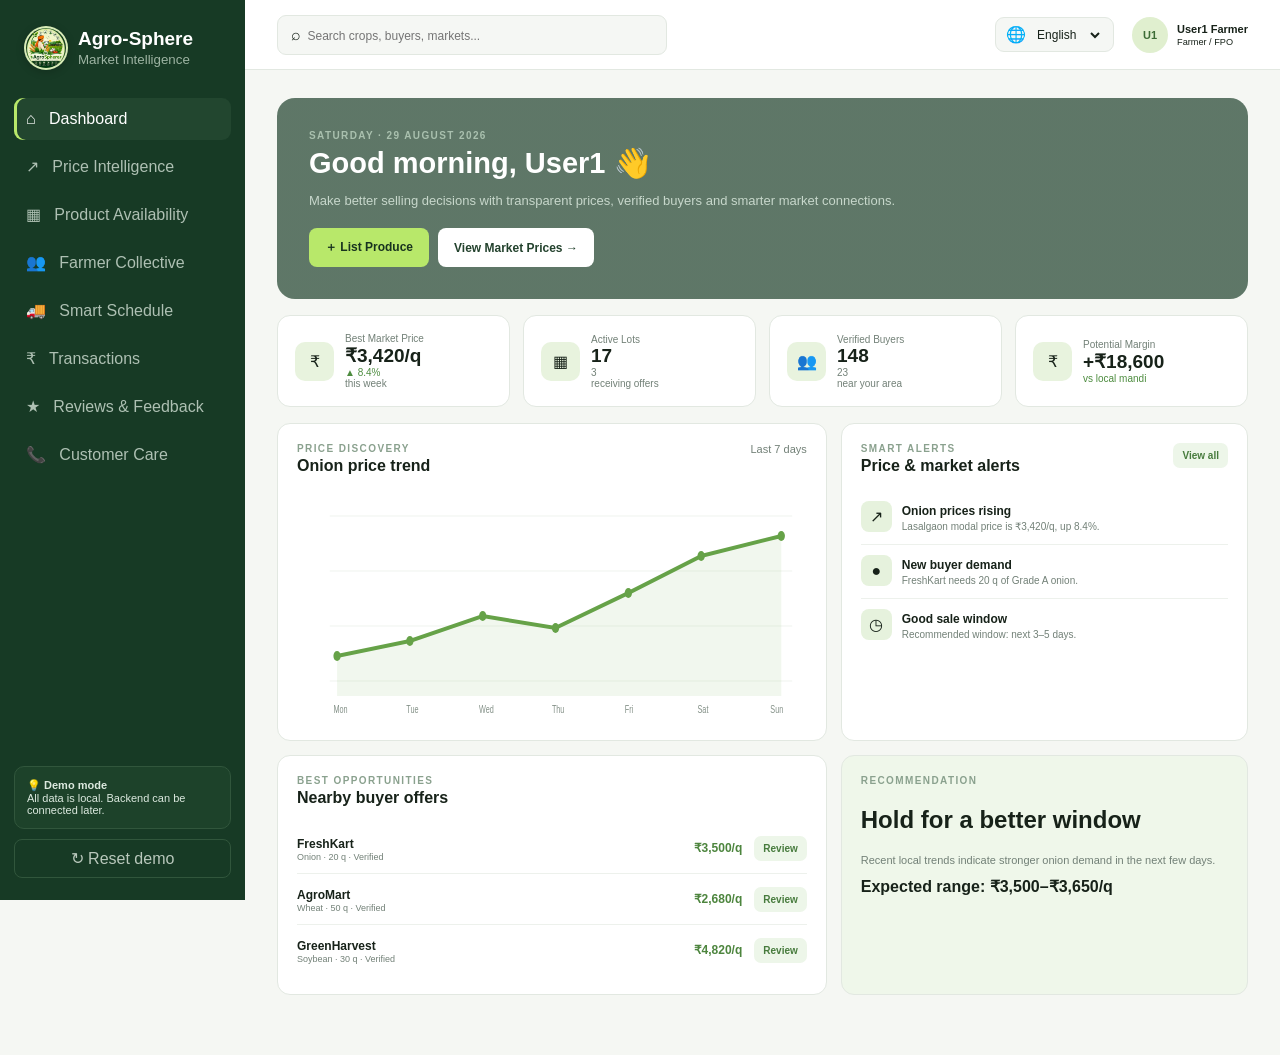
==== Agro_sphere.html @ 397f68a4 "Integrate interactive AI Kisan Voice Assistant widget and speech engine with Vapi.ai support" ====
<!DOCTYPE html>
<html lang="en">

<head>
    <meta charset="UTF-8">
    <meta name="viewport" content="width=device-width, initial-scale=1.0">
    <title>Agro-Sphere — Farmer Market Intelligence</title>
    <link rel="icon" type="image/png" href="assets/logo.png">
    <link rel="stylesheet" href="style.css?v=3.0.0">
</head>

<body>

    <div class="app">

        <!-- SIDEBAR -->
        <aside class="sidebar" id="sidebar">

            <div class="brand">
                <div class="logo">
                    <img src="assets/logo.png" alt="Agro-Sphere Logo" class="brand-logo-img">
                </div>
                <div>
                    <b>Agro-Sphere</b>
                    <small data-i18n="marketIntelligence">Market Intelligence</small>
                </div>
            </div>

            <nav class="nav">
                <button class="active" data-go="dashboard">
                    ⌂ &nbsp; <span data-i18n="dashboard">Dashboard</span>
                </button>

                <button data-go="prices">
                    ↗ &nbsp; <span data-i18n="priceIntelligence">Price Intelligence</span>
                </button>

                <button data-go="products">
                    ▦ &nbsp; <span data-i18n="productAvailability">Product Availability</span>
                </button>

                <button data-go="collective">
                    👥 &nbsp; <span data-i18n="farmerCollective">Farmer Collective</span>
                </button>

                <button data-go="schedule">
                    🚚 &nbsp; <span data-i18n="smartSchedule">Logistics & Schedule</span>
                </button>

                <button data-go="transactions">
                    ₹ &nbsp; <span data-i18n="transactions">Transactions</span>
                </button>

                <button data-go="feedback">
                    ★ &nbsp; <span data-i18n="reviewsFeedback">Reviews & Feedback</span>
                </button>

                <button data-go="support">
                    📞 &nbsp; <span data-i18n="customerCareNav">Customer Care</span>
                </button>
            </nav>

            <div class="bottom">

                <div class="help">
                    💡 <b data-i18n="demoMode">Demo mode</b><br>
                    <span data-i18n="localData">
                        All data is local. Backend can be connected later.
                    </span>
                </div>

                <button class="reset" id="reset">
                    ↻ <span data-i18n="resetDemo">Reset demo</span>
                </button>

            </div>

        </aside>


        <!-- MAIN -->
        <main class="main">

            <header class="top">

                <button class="mobile" id="menu">☰</button>

                <div class="search">
                    ⌕
                    <input id="search" data-placeholder="searchPlaceholder" placeholder="Search crops, buyers, markets...">
                </div>

                <!-- LANGUAGE -->
                <div class="language-box">
                    <span>🌐</span>
                    <select id="languageSelect">
                        <option value="en">English</option>
                        <option value="hi">हिंदी</option>
                        <option value="mr">मराठी</option>
                        <option value="ta">தமிழ்</option>
                        <option value="kn">ಕನ್ನಡ</option>
                        <option value="bn">বাংলা</option>
                        <option value="pa">ਪੰਜਾਬੀ</option>
                        <option value="gu">ગુજરાતી</option>
                        <option value="pahadi">पहाड़ी</option>
                        <option value="ml">മലയാളം</option>
                        <option value="ks">کٲشُر</option>
                        <option value="as">অসমীয়া</option>
                        <option value="te">తెలుగు</option>
                    </select>
                </div>

                <div class="profile">

                    <div class="avatar">U1</div>

                    <div>
                        <b>User1 Farmer</b><br>
                        <small data-i18n="farmerFpo">Farmer / FPO</small>
                    </div>

                </div>

            </header>


            <div class="container">

                <div id="toast" class="toast"></div>


                <!-- ================= DASHBOARD ================= -->

                <section id="dashboard" class="section active">

                    <div class="hero">

                        <div>

                            <div class="eyebrow">
                                <span data-i18n="saturday">SATURDAY</span> · 29 AUGUST 2026
                            </div>

                            <h1>
                                <span data-i18n="goodMorning">Good morning</span>,
                                User1 👋
                            </h1>

                            <p data-i18n="heroDescription">
                                Make better selling decisions with transparent prices,
                                verified buyers and smarter market connections.
                            </p>

                            <div class="actions">

                                <button class="btn primary" data-modal="listing">
                                    ＋ <span data-i18n="listProduce">List Produce</span>
                                </button>

                                <button class="btn secondary" data-go="prices">
                                    <span data-i18n="viewMarketPrices">View Market Prices</span> →
                                </button>

                            </div>

                        </div>

                    </div>


                    <!-- STATS -->

                    <div class="stats">

                        <div class="stat" data-go="prices" style="cursor:pointer;" title="Click to view Price Intelligence">

                            <div class="ico">₹</div>

                            <div>
                                <span data-i18n="bestMarketPrice">Best Market Price</span>
                                <b>₹3,420/q</b>
                                <small class="up">
                                    ▲ 8.4% <span data-i18n="thisWeek">this week</span>
                                </small>
                            </div>

                        </div>


                        <div class="stat" data-go="products" style="cursor:pointer;" title="Click to view Product Availability">

                            <div class="ico">▦</div>

                            <div>
                                <span data-i18n="activeLots">Active Lots</span>
                                <b id="lotCount">17</b>
                                <small>
                                    3 <span data-i18n="receivingOffers">receiving offers</span>
                                </small>
                            </div>

                        </div>


                        <div class="stat" data-go="collective" style="cursor:pointer;" title="Click to view Farmer Collective">

                            <div class="ico">👥</div>

                            <div>
                                <span data-i18n="verifiedBuyers">Verified Buyers</span>
                                <b>148</b>
                                <small>
                                    23 <span data-i18n="nearYourArea">near your area</span>
                                </small>
                            </div>

                        </div>


                        <div class="stat" data-go="prices" style="cursor:pointer;" title="Click to view Market Trends">

                            <div class="ico">₹</div>

                            <div>
                                <span data-i18n="potentialMargin">Potential Margin</span>
                                <b>+₹18,600</b>
                                <small class="up" data-i18n="vsLocalMandi">
                                    vs local mandi
                                </small>
                            </div>

                        </div>

                    </div>


                    <!-- CHART + ALERTS -->

                    <div class="grid">

                        <div class="card">

                            <div class="head">

                                <div>
                                    <div class="eyebrow" data-i18n="priceDiscovery">
                                        PRICE DISCOVERY
                                    </div>

                                    <h2 data-i18n="onionPriceTrend">
                                        Onion price trend
                                    </h2>
                                </div>

                                <span class="muted" data-i18n="last7Days">
                                    Last 7 days
                                </span>

                            </div>


                            <div class="chart">

                                <svg viewBox="0 0 700 230" preserveAspectRatio="none">

                                    <g stroke="#edf1ec" stroke-width="1">
                                        <line x1="45" y1="25" x2="680" y2="25" />
                                        <line x1="45" y1="80" x2="680" y2="80" />
                                        <line x1="45" y1="135" x2="680" y2="135" />
                                        <line x1="45" y1="190" x2="680" y2="190" />
                                    </g>

                                    <polyline points="55,165 155,150 255,125 355,137 455,102 555,65 665,45" fill="none" stroke="#66a248" stroke-width="4" />

                                    <polygon points="55,165 155,150 255,125 355,137 455,102 555,65 665,45 665,205 55,205" fill="#66a248" opacity=".09" />

                                    <g fill="#66a248">

                                        <circle cx="55" cy="165" r="5" />
                                        <circle cx="155" cy="150" r="5" />
                                        <circle cx="255" cy="125" r="5" />
                                        <circle cx="355" cy="137" r="5" />
                                        <circle cx="455" cy="102" r="5" />
                                        <circle cx="555" cy="65" r="5" />
                                        <circle cx="665" cy="45" r="5" />

                                    </g>

                                    <g font-size="10" fill="#839087">
                                        <text x="50" y="222">Mon</text>
                                        <text x="150" y="222">Tue</text>
                                        <text x="250" y="222">Wed</text>
                                        <text x="350" y="222">Thu</text>
                                        <text x="450" y="222">Fri</text>
                                        <text x="550" y="222">Sat</text>
                                        <text x="650" y="222">Sun</text>
                                    </g>

                                </svg>

                            </div>

                        </div>


                        <div class="card">

                            <div class="head">

                                <div>
                                    <div class="eyebrow" data-i18n="smartAlerts">
                                        SMART ALERTS
                                    </div>

                                    <h2 data-i18n="priceMarketAlerts">
                                        Price & market alerts
                                    </h2>
                                </div>

                                <button class="mini-btn" data-go="prices">
                                    <span data-i18n="viewAll">View all</span>
                                </button>

                            </div>


                            <div class="alert">

                                <div class="bubble">↗</div>

                                <div>
                                    <b data-i18n="onionPricesRising">
                                        Onion prices rising
                                    </b>

                                    <p data-i18n="onionPriceAlert">
                                        Lasalgaon modal price is ₹3,420/q, up 8.4%.
                                    </p>
                                </div>

                            </div>


                            <div class="alert">

                                <div class="bubble">●</div>

                                <div>
                                    <b data-i18n="newBuyerDemand">
                                        New buyer demand
                                    </b>

                                    <p data-i18n="freshKartDemand">
                                        FreshKart needs 20 q of Grade A onion.
                                    </p>
                                </div>

                            </div>


                            <div class="alert">

                                <div class="bubble">◷</div>

                                <div>
                                    <b data-i18n="goodSaleWindow">
                                        Good sale window
                                    </b>

                                    <p data-i18n="recommendedWindow">
                                        Recommended window: next 3–5 days.
                                    </p>
                                </div>

                            </div>

                        </div>

                    </div>


                    <!-- OFFERS -->

                    <div class="grid">

                        <div class="card">

                            <div class="head">

                                <div>
                                    <div class="eyebrow" data-i18n="bestOpportunities">
                                        BEST OPPORTUNITIES
                                    </div>

                                    <h2 data-i18n="nearbyBuyerOffers">
                                        Nearby buyer offers
                                    </h2>
                                </div>

                            </div>


                            <div class="offer">

                                <div>
                                    <b>FreshKart</b>
                                    <small>Onion · 20 q · Verified</small>
                                </div>

                                <strong>₹3,500/q</strong>

                                <button class="mini-btn" onclick="toastKey('offerDetailsOpened')">
                                    <span data-i18n="review">Review</span>
                                </button>

                            </div>


                            <div class="offer">

                                <div>
                                    <b>AgroMart</b>
                                    <small>Wheat · 50 q · Verified</small>
                                </div>

                                <strong>₹2,680/q</strong>

                                <button class="mini-btn" onclick="toastKey('offerDetailsOpened')">
                                    <span data-i18n="review">Review</span>
                                </button>

                            </div>


                            <div class="offer">

                                <div>
                                    <b>GreenHarvest</b>
                                    <small>Soybean · 30 q · Verified</small>
                                </div>

                                <strong>₹4,820/q</strong>

                                <button class="mini-btn" onclick="toastKey('offerDetailsOpened')">
                                    <span data-i18n="review">Review</span>
                                </button>

                            </div>

                        </div>


                        <div class="card recommend">

                            <div class="eyebrow" data-i18n="recommendation">
                                RECOMMENDATION
                            </div>

                            <h2 data-i18n="holdBetterWindow">
                                Hold for a better window
                            </h2>

                            <p data-i18n="recommendationText">
                                Recent local trends indicate stronger onion demand
                                in the next few days.
                            </p>

                            <strong data-i18n="expectedRange">
                                Expected range: ₹3,500–₹3,650/q
                            </strong>

                        </div>

                    </div>

                </section>


                <!-- ================= PRICES ================= -->

                <section id="prices" class="section">

                    <div class="title">

                        <div>
                            <div class="eyebrow" data-i18n="marketIntelligenceUpper">
                                MARKET INTELLIGENCE
                            </div>

                            <h1 data-i18n="priceDiscoveryTitle">
                                Price Discovery
                            </h1>

                            <p class="muted" data-i18n="compareMandi">
                                Compare nearby mandi prices before you sell.
                            </p>
                        </div>

                        <button class="btn primary" data-modal="alert">
                            ＋ <span data-i18n="createPriceAlert">Create Price Alert</span>
                        </button>

                    </div>


                    <div class="summary">

                        <div class="card price-big">
                            <span class="muted">Onion · Grade A</span>
                            <b>₹3,420 <small>/ quintal</small></b>
                            <span class="up">▲ 8.4% vs 7 days ago</span>
                        </div>

                        <div class="card mini">
                            <span class="muted" data-i18n="highestMarket">Highest market</span>
                            <b>Lasalgaon</b>
                            <small>₹3,420/q</small>
                        </div>

                        <div class="card mini">
                            <span class="muted" data-i18n="lowestMarket">Lowest market</span>
                            <b>Nagpur</b>
                            <small>₹3,050/q</small>
                        </div>

                        <div class="card mini">
                            <span class="muted" data-i18n="expectedRangeLabel">Expected range</span>
                            <b>₹3,500–₹3,650</b>
                            <small class="up" data-i18n="positiveTrend">
                                Positive trend
                            </small>
                        </div>

                    </div>


                    <div class="card table-card">

                        <div class="head">

                            <div>
                                <div class="eyebrow" data-i18n="nearbyMandis">
                                    NEARBY MANDIS
                                </div>

                                <h2 data-i18n="marketComparison">
                                    Market comparison
                                </h2>
                            </div>

                            <span class="muted">
                                ● <span data-i18n="updatedToday">Updated today</span>
                            </span>

                        </div>


                        <div class="table-wrap">

                            <table>

                                <thead>
                                    <tr>
                                        <th data-i18n="market">Market</th>
                                        <th data-i18n="distance">Distance</th>
                                        <th>Min</th>
                                        <th>Modal</th>
                                        <th>Max</th>
                                        <th data-i18n="trend">Trend</th>
                                        <th></th>
                                    </tr>
                                </thead>

                                <tbody id="markets"></tbody>

                            </table>

                        </div>

                    </div>

                </section>


                <!-- ================= PRODUCTS ================= -->

                <section id="products" class="section">

                    <div class="title">

                        <div>
                            <div class="eyebrow" data-i18n="marketplace">
                                MARKETPLACE & HARVEST LOTS
                            </div>

                            <h1 data-i18n="productAvailabilityTitle">
                                Product Availability
                            </h1>

                            <p class="muted" data-i18n="browseLots">
                                Verified farmer lots, quality specifications, fruits & vegetables categories, and fast zero-waste clearance.
                            </p>
                        </div>

                        <div class="actions-group">
                            <button class="btn urgent-btn" data-modal="listing" id="urgentSellQuickBtn">
                                ⚡ <span data-i18n="urgentSaleBtn">Urgent Clearance Sell</span>
                            </button>
                            <button class="btn primary" data-modal="listing" id="listProduceBtn">
                                ＋ <span data-i18n="listProduce">List Produce</span>
                            </button>
                        </div>

                    </div>

                    <!-- CATEGORY SUB-SECTIONS -->
                    <div class="category-tabs" id="categoryTabs">
                        <button class="cat-tab active" data-cat="all">🌱 All Produce (<span id="countAll">0</span>)</button>
                        <button class="cat-tab" data-cat="vegetables">🥬 Vegetables (<span id="countVeg">0</span>)</button>
                        <button class="cat-tab" data-cat="fruits">🍎 Fruits (<span id="countFruits">0</span>)</button>
                        <button class="cat-tab" data-cat="grains">🌾 Grains & Pulses (<span id="countGrains">0</span>)</button>
                        <button class="cat-tab urgent-tab" data-cat="urgent">⚡ Urgent / Fast Sell (<span id="countUrgent">0</span>)</button>
                    </div>

                    <div class="card filters">

                        <input id="cropFilter" data-placeholder="searchCrop" placeholder="Search crop or fruit (e.g. Lemon, Onion, Mango, Pomegranate)...">

                        <select id="gradeFilter">
                            <option value="" data-i18n="allGrades">All grades</option>
                            <option>Grade A</option>
                            <option>Grade B</option>
                            <option>Premium</option>
                        </select>

                        <select id="locationFilter">
                            <option value="" data-i18n="allLocations">All locations</option>
                            <option>Lasalgaon</option>
                            <option>Nagpur</option>
                            <option>Pune</option>
                        </select>

                        <button class="btn secondary" id="clear">
                            <span data-i18n="clear">Clear</span>
                        </button>

                    </div>


                    <div class="products" id="productsGrid"></div>

                </section>


                <!-- ================= COLLECTIVE ================= -->

                <section id="collective" class="section">

                    <div class="title">

                        <div>
                            <div class="eyebrow" data-i18n="fpoBulkBuying">
                                FPO / BULK BUYING
                            </div>

                            <h1 data-i18n="farmerCollectiveMode">
                                Farmer Collective Mode
                            </h1>

                            <p class="muted" data-i18n="aggregateProduce">
                                Aggregate produce from farmers for larger buyers.
                            </p>
                        </div>

                        <button class="btn primary" data-modal="collectiveModal">
                            ＋ <span data-i18n="createCollectiveLot">Create Collective Lot</span>
                        </button>

                    </div>


                    <div class="card collective">

                        <div class="collective-icon">👥</div>

                        <div>

                            <div class="eyebrow" data-i18n="activeCollection">
                                ACTIVE COLLECTION
                            </div>

                            <h2>Onion — Grade A Bulk Lot</h2>

                            <p class="muted" data-i18n="collectionDetails">
                                8 farmers joined · 160 q aggregated · 3 buyers interested
                            </p>

                            <div class="progress">
                                <i></i>
                            </div>

                            <small>160 / 220 q target</small>

                        </div>

                        <strong>
                            ₹3,480/q<br>
                            <small data-i18n="currentOffer">current offer</small>
                        </strong>

                    </div>


                    <div class="grid">

                        <div class="card">

                            <div class="head">
                                <h2 data-i18n="farmerMembers">Farmer members</h2>
                            </div>

                            <div id="members"></div>

                        </div>


                        <div class="card">

                            <div class="head">
                                <h2 data-i18n="bulkBuyerDemand">Bulk buyer demand</h2>
                            </div>

                            <div id="buyers"></div>

                        </div>

                    </div>

                </section>


                <!-- ================= SCHEDULE & LOGISTICS ================= -->

                <section id="schedule" class="section">

                    <div class="title">

                        <div>
                            <div class="eyebrow" data-i18n="logistics">
                                LOGISTICS & TRANSPORTS
                            </div>

                            <h1 data-i18n="smartScheduleTitle">
                                Smart Schedule & Logistics
                            </h1>

                            <p class="muted" data-i18n="coordinateLogistics">
                                Live truck tracking, active lot pickups, transport assignment and calendar milestones.
                            </p>
                        </div>

                        <button class="btn primary" data-modal="vehicleModal">
                            🚚 <span data-i18n="assignVehicle">Assign Vehicle / Add Truck</span>
                        </button>

                    </div>

                    <div class="schedule-layout">

                        <!-- LEFT: Logistics & Live Tracking & Timeline -->
                        <div class="schedule-main">

                            <!-- ACTIVE ORDER & LIVE TRUCK TRACKER -->
                            <div class="active-order-card" id="activeOrderCard">

                                <div class="order-header">
                                    <div>
                                        <div class="eyebrow" data-i18n="activeOrder">ACTIVE PICKUP ORDER</div>
                                        <h2>🧅 Onion — 80q (Grade A)</h2>
                                        <p class="muted">
                                            Destination: <b>Lasalgaon APMC Mandi</b> · Buyer: <b>FreshKart</b>
                                        </p>
                                    </div>

                                    <button class="btn secondary" data-modal="vehicleModal" style="padding: 8px 12px; font-size: 11px;">
                                        ✏️ <span data-i18n="updateTransport">Update Transport</span>
                                    </button>
                                </div>

                                <!-- LIVE TRUCK VISUALIZER -->
                                <div class="truck-tracking-card">

                                    <div class="tracking-top">
                                        <div class="tracking-status">
                                            <span class="pulse-dot"></span>
                                            <b>LIVE VEHICLE TRACKING: <span id="truckStatusText">In Transit</span></b>
                                        </div>
                                        <span class="badge live" id="truckStatusBadge">ETA: 45 Mins</span>
                                    </div>

                                    <!-- Animated Route Line & Moving Truck -->
                                    <div class="route-progress-bar">
                                        <div class="route-line">
                                            <div class="route-fill" id="routeFill" style="width: 65%;"></div>
                                            <div class="truck-marker" id="truckMarker" style="left: 65%;">
                                                <div class="truck-icon-pulse">🚚</div>
                                            </div>
                                        </div>

                                        <div class="route-stops">
                                            <div class="stop passed">
                                                <div class="stop-dot">✓</div>
                                                <span>Farm (Nashik)</span>
                                                <small>Dispatched 01:15 PM</small>
                                            </div>
                                            <div class="stop current">
                                                <div class="stop-dot">📍</div>
                                                <span>Highway NH-60</span>
                                                <small id="truckSpeed">En Route (42 km/h)</small>
                                            </div>
                                            <div class="stop upcoming">
                                                <div class="stop-dot">🏁</div>
                                                <span>Lasalgaon Mandi</span>
                                                <small>Exp. 02:00 PM</small>
                                            </div>
                                        </div>
                                    </div>

                                    <!-- Vehicle Details -->
                                    <div class="vehicle-details-grid">
                                        <div class="v-detail">
                                            <small data-i18n="vehicleNumber">Vehicle Number</small>
                                            <b id="assignedVehicleNo">MH-15-AB-1234</b>
                                        </div>
                                        <div class="v-detail">
                                            <small data-i18n="driverName">Driver Contact</small>
                                            <b id="assignedDriver">Ramesh Shinde</b>
                                            <span id="assignedPhone">📞 +91 98765 43210</span>
                                        </div>
                                        <div class="v-detail">
                                            <small data-i18n="transportAgency">Transport Agency</small>
                                            <b id="assignedAgency">Kisan Express Logistics</b>
                                        </div>
                                        <div class="v-detail">
                                            <small data-i18n="securityOtp">Pickup Verification PIN</small>
                                            <b class="otp-code">4829</b>
                                        </div>
                                    </div>

                                </div>

                            </div>

                            <!-- TIMELINE -->
                            <div class="card timeline">

                                <div class="head" style="margin-bottom: 16px;">
                                    <div>
                                        <div class="eyebrow" data-i18n="dailyMilestones">DAILY MILESTONES</div>
                                        <h2 data-i18n="pickupTimeline">Pickup & Delivery Timeline</h2>
                                    </div>
                                </div>

                                <div class="item">
                                    <div class="time">08:30 AM</div>
                                    <div class="dot"></div>
                                    <div>
                                        <strong data-i18n="priceCheck">Price check & Mandi Trends</strong>
                                        <p data-i18n="priceCheckDesc">
                                            Compare nearby mandi prices and active buyer demand.
                                        </p>
                                    </div>
                                </div>

                                <div class="item">
                                    <div class="time">10:00 AM</div>
                                    <div class="dot"></div>
                                    <div>
                                        <strong data-i18n="qualityGrading">Quality grading & Bagging</strong>
                                        <p data-i18n="qualityGradingDesc">
                                            Grade your onion lot (Grade A) and pack in standardized 50kg mesh bags.
                                        </p>
                                    </div>
                                </div>

                                <div class="item">
                                    <div class="time">01:30 PM</div>
                                    <div class="dot active-dot"></div>
                                    <div>
                                        <strong data-i18n="pickupWindow">Pickup window</strong>
                                        <p id="timelinePickupText" data-i18n="pickupDesc">
                                            FreshKart pickup · Vehicle <span id="timelineVehicle">MH-15-AB-1234</span> (Driver: Ramesh Shinde).
                                        </p>
                                    </div>
                                </div>

                                <div class="item">
                                    <div class="time">04:00 PM</div>
                                    <div class="dot"></div>
                                    <div>
                                        <strong data-i18n="paymentTracking">Delivery Confirmation & Payment</strong>
                                        <p data-i18n="paymentTrackingDesc">
                                            Instant bank settlement upon digital weighbridge receipt confirmation.
                                        </p>
                                    </div>
                                </div>

                            </div>

                        </div>

                        <!-- RIGHT: REAL-TIME CALENDAR -->
                        <div class="schedule-sidebar">

                            <div class="calendar-card">

                                <div class="calendar-header">
                                    <div class="cal-title-box">
                                        <b id="calMonthYear">September 2026</b>
                                        <span class="live-clock" id="liveClock">🕒 Live Clock</span>
                                    </div>

                                    <div class="cal-nav">
                                        <button class="cal-btn" id="calPrev" title="Previous Month">‹</button>
                                        <button class="cal-btn" id="calNext" title="Next Month">›</button>
                                    </div>
                                </div>

                                <!-- Weekday headers -->
                                <div class="calendar-weekdays">
                                    <span>Su</span><span>Mo</span><span>Tu</span><span>We</span><span>Th</span><span>Fr</span><span>Sa</span>
                                </div>

                                <!-- Dynamic Days Grid -->
                                <div class="calendar-days" id="calendarDays"></div>

                                <!-- Selected Date Events Box -->
                                <div class="cal-events-box">
                                    <div class="eyebrow" id="selectedDateLabel">SCHEDULE FOR SELECTED DATE</div>
                                    <div id="calendarEventsList">
                                        <div class="cal-event-item highlight">
                                            <span class="event-time">01:30 PM</span>
                                            <div>
                                                <b>🚚 FreshKart Onion Pickup</b>
                                                <small>Vehicle: <span id="calEventVehicle">MH-15-AB-1234</span> · 80q</small>
                                            </div>
                                        </div>
                                        <div class="cal-event-item">
                                            <span class="event-time">04:00 PM</span>
                                            <div>
                                                <b>₹ Payment Settlement</b>
                                                <small>Expected: ₹2,73,600</small>
                                            </div>
                                        </div>
                                    </div>
                                </div>

                            </div>

                        </div>

                    </div>

                </section>


                <!-- ================= TRANSACTIONS ================= -->

                <section id="transactions" class="section">

                    <div class="title">

                        <div>
                            <div class="eyebrow" data-i18n="transparentLedger">
                                TRANSPARENT LEDGER
                            </div>

                            <h1 data-i18n="transactionsTitle">
                                Transactions
                            </h1>

                            <p class="muted" data-i18n="transactionDescription">
                                Offers, quantity, payments and delivery status in one place.
                            </p>
                        </div>

                    </div>


                    <div class="transaction-summary">

                        <div class="card">
                            <span class="muted" data-i18n="totalSales">Total sales</span>
                            <b>₹2,84,600</b>
                        </div>

                        <div class="card">
                            <span class="muted" data-i18n="pendingPayment">Pending payment</span>
                            <b>₹42,800</b>
                        </div>

                        <div class="card">
                            <span class="muted" data-i18n="completed">Completed</span>
                            <b>18</b>
                        </div>

                    </div>


                    <div class="card table-wrap">

                        <table>

                            <thead>
                                <tr>
                                    <th data-i18n="transaction">Transaction</th>
                                    <th data-i18n="buyer">Buyer</th>
                                    <th data-i18n="produce">Produce</th>
                                    <th data-i18n="amount">Amount</th>
                                    <th data-i18n="payment">Payment</th>
                                    <th data-i18n="delivery">Delivery</th>
                                </tr>
                            </thead>

                            <tbody>

                                <tr>
                                    <td>#FL-1048</td>
                                    <td>FreshKart</td>
                                    <td>Onion · 80 q</td>
                                    <td>₹2,80,000</td>
                                    <td class="up" data-i18n="paid">Paid</td>
                                    <td data-i18n="delivered">Delivered</td>
                                </tr>

                                <tr>
                                    <td>#FL-1042</td>
                                    <td>AgroMart</td>
                                    <td>Wheat · 50 q</td>
                                    <td>₹1,34,000</td>
                                    <td class="pending" data-i18n="pending">Pending</td>
                                    <td data-i18n="pickupScheduled">Pickup scheduled</td>
                                </tr>

                                <tr>
                                    <td>#FL-1037</td>
                                    <td>GreenHarvest</td>
                                    <td>Soybean · 30 q</td>
                                    <td>₹1,44,600</td>
                                    <td class="up" data-i18n="paid">Paid</td>
                                    <td data-i18n="delivered">Delivered</td>
                                </tr>

                            </tbody>

                        </table>

                    </div>

                </section>


                <!-- ================= FEEDBACK ================= -->

                <section id="feedback" class="section">

                    <div class="title">

                        <div>
                            <div class="eyebrow" data-i18n="trustCommunity">
                                TRUST & COMMUNITY
                            </div>

                            <h1 data-i18n="reviewsFeedbackTitle">
                                Reviews & Feedback
                            </h1>

                            <p class="muted" data-i18n="ratingsDescription">
                                Ratings help farmers and buyers build reliable relationships.
                            </p>
                        </div>

                        <button class="btn primary" data-modal="feedbackModal">
                            ＋ <span data-i18n="giveFeedback">Give Feedback</span>
                        </button>

                    </div>


                    <div class="grid">

                        <div class="card center-card">

                            <h1 class="rating-number">4.8</h1>

                            <div class="stars">★★★★★</div>

                            <small class="muted" data-i18n="averageBuyerRating">
                                Average buyer rating
                            </small>

                        </div>


                        <div class="card">

                            <h2 data-i18n="whyRatingsMatter">
                                Why ratings matter
                            </h2>

                            <p class="muted" data-i18n="ratingsMatterDescription">
                                Transparent reviews help farmers identify reliable buyers
                                and help buyers source consistently graded produce.
                            </p>

                        </div>

                    </div>


                    <div class="feedback-grid" id="reviews"></div>

                </section>


                <!-- ================= CUSTOMER CARE & SUPPORT ================= -->

                <section id="support" class="section">

                    <div class="title">

                        <div>
                            <div class="eyebrow" style="color:#2d6930; font-weight: bold;" data-i18n="kisanHelplineUpper">
                                🌾 KISAN SUPPORT & HELPLINE · किसान सहायता केंद्र
                            </div>

                            <h1 data-i18n="customerCareTitle">
                                Customer Care & Farmer Support
                            </h1>

                            <p class="muted" data-i18n="customerCareSubtitle">
                                Free 24x7 farmer assistance for mandi prices, quality grading, instant vehicle booking, and fair payment guarantees.
                            </p>
                        </div>

                        <div class="care-badge-247">
                            <span>🟢</span> <span data-i18n="supportAvailable247">24x7 Free Support Available</span>
                        </div>

                    </div>

                    <!-- 3 Direct Channels -->
                    <div class="care-channels-grid">

                        <!-- Channel 1: Toll Free Call -->
                        <div class="care-channel-card highlight">
                            <div>
                                <div class="care-icon-box">📞</div>
                                <h3 data-i18n="tollFreeHelplineTitle">Toll-Free Kisan Helpline</h3>
                                <div class="care-number">1800-889-2476</div>
                                <p class="care-desc" data-i18n="tollFreeDesc">
                                    100% Free Call · No mobile balance required. Direct advisory on fair price discovery and APMC rates.
                                </p>
                            </div>
                            <a href="tel:18008892476" class="care-action-btn call-btn" onclick="toast('📞 Dialing Toll-Free Helpline: 1800-889-2476...')">
                                📞 <span data-i18n="callTollFreeNow">Call Toll-Free Now</span>
                            </a>
                        </div>

                        <!-- Channel 2: WhatsApp Support & Photo Grading -->
                        <div class="care-channel-card">
                            <div>
                                <div class="care-icon-box" style="background:#eaf8ef;">💬</div>
                                <h3 data-i18n="whatsappHelplineTitle">WhatsApp Kisan Seva</h3>
                                <div class="care-number" style="color:#1b6e36;">+91 98200 45678</div>
                                <p class="care-desc" data-i18n="whatsappDesc">
                                    Send crop photos & voice notes for instant quality grade evaluation and buyer interest in 10 minutes.
                                </p>
                            </div>
                            <a href="https://wa.me/919820045678?text=Hello%20AgroSphere%20Kisan%20Help%20Center" target="_blank" class="care-action-btn wa-btn" onclick="toast('💬 Opening Agro-Sphere WhatsApp Kisan Support (+91 98200 45678)...')">
                                💬 <span data-i18n="chatOnWhatsApp">Chat on WhatsApp</span>
                            </a>
                        </div>

                        <!-- Channel 3: Local Mandi Hub Officer -->
                        <div class="care-channel-card">
                            <div>
                                <div class="care-icon-box" style="background:#e8f1f5;">👨‍🌾</div>
                                <h3 data-i18n="mandiOfficerTitle">Local Mandi Field Officer</h3>
                                <div class="care-number" style="color:#204b6b;">Lasalgaon / Nagpur / Pune</div>
                                <p class="care-desc" data-i18n="mandiOfficerDesc">
                                    On-ground weighbridge assistance, digital scale dispute resolution, and instant pickup coordination.
                                </p>
                            </div>
                            <button class="care-action-btn mandi-btn" onclick="toast('📍 Connected with Lasalgaon & Nagpur APMC Field Officer Ramesh (+91 98765 43210)')">
                                📍 <span data-i18n="contactFieldOfficer">Contact Local Mandi Officer</span>
                            </button>
                        </div>

                    </div>

                    <!-- Instant Callback Request Form -->
                    <div class="callback-box">
                        <div class="callback-info">
                            <h4 data-i18n="callbackBoxTitle">📞 Want Us to Call You Back? (निःशुल्क कॉल बैक)</h4>
                            <p data-i18n="callbackBoxDesc">Enter your phone number below and our agricultural officer will call you back within 15 minutes.</p>
                        </div>

                        <form id="callbackForm" class="callback-form-row" onsubmit="event.preventDefault(); const ph = this.elements['cbPhone'].value; toast('✅ Call back request registered for ' + ph + '! Our Kisan Advisor will call you within 15 minutes.'); this.reset();">
                            <input type="text" name="cbName" data-placeholder="yourNamePlaceholder" placeholder="Your Name / किसान का नाम" required style="min-width: 150px;">
                            <input type="tel" name="cbPhone" data-placeholder="mobilePlaceholder" placeholder="Mobile No. (e.g. 9876543210)" required pattern="[0-9]{10}" style="min-width: 170px;">
                            <select name="cbTopic">
                                <option value="price">📈 Mandi Price Advisory</option>
                                <option value="truck">🚚 Vehicle / Transport Help</option>
                                <option value="grading">🌾 Produce Grading & Listing</option>
                                <option value="payment">₹ Payment & Disputes</option>
                            </select>
                            <button type="submit" class="btn primary" style="padding: 9px 16px; font-weight: bold;">
                                📞 <span data-i18n="requestCallBackBtn">Request Call Back</span>
                            </button>
                        </form>
                    </div>

                    <!-- Multi-lingual Language Support Strip -->
                    <div class="lang-support-strip">
                        <span>🗣️ <b data-i18n="languagesSupportedTitle">Support Available in Your Mother Tongue (मातृभाषा):</b></span>
                        <div class="lang-pills">
                            <span class="lang-pill">हिन्दी (Hindi)</span>
                            <span class="lang-pill">मराठी (Marathi)</span>
                            <span class="lang-pill">English</span>
                            <span class="lang-pill">ਪੰਜਾਬੀ (Punjabi)</span>
                            <span class="lang-pill">ગુજરાતી (Gujarati)</span>
                            <span class="lang-pill">தமிழ் (Tamil)</span>
                            <span class="lang-pill">తెలుగు (Telugu)</span>
                        </div>
                    </div>

                </section>

            </div>

        </main>

    </div>


    <!-- ================= LISTING MODAL ================= -->

    <div class="modal-bg" id="listing">

        <div class="modal">

            <button class="close" data-close>×</button>

            <div class="eyebrow" data-i18n="newListing">NEW LISTING</div>

            <h2 data-i18n="listYourProduce">List your produce</h2>

            <p class="muted" data-i18n="listingDescription">
                List vegetables, fruits, or grains with verified quality grading and optional urgent clearance.
            </p>

            <form id="listingForm">

                <div class="form-row">
                    <label>
                        <span data-i18n="category">Category</span>
                        <select name="category" id="listingCategory">
                            <option value="vegetables">🥬 Vegetables</option>
                            <option value="fruits">🍎 Fruits</option>
                            <option value="grains">🌾 Grains & Pulses</option>
                        </select>
                    </label>

                    <label>
                        <span data-i18n="crop">Crop / Fruit Name</span>
                        <input name="crop" id="listingCrop" required placeholder="e.g. Lemon, Tomato, Pomegranate">
                    </label>
                </div>

                <div class="form-row">

                    <label>
                        <span data-i18n="quantity">Quantity (q)</span>
                        <input name="qty" type="number" required placeholder="e.g. 45">
                    </label>

                    <label>
                        <span data-i18n="grade">Grade</span>

                        <select name="grade">
                            <option>Grade A</option>
                            <option>Grade B</option>
                            <option>Premium</option>
                        </select>

                    </label>

                </div>

                <div class="form-row">
                    <label>
                        <span data-i18n="expectedPrice">Expected price / q</span>
                        <input name="price" type="number" required placeholder="e.g. 3400">
                    </label>

                    <label>
                        <span data-i18n="location">Location</span>
                        <input name="location" required placeholder="e.g. Lasalgaon / Nagpur / Pune" value="Lasalgaon">
                    </label>
                </div>

                <label>
                    <span data-i18n="imageUrl">Crop Image URL (Optional)</span>
                    <input name="imageUrl" id="listingImageUrl" placeholder="Paste custom image URL or leave empty for auto-assign">
                </label>

                <div class="form-row">
                    <label>
                        <span>Size / Diameter Spec</span>
                        <input name="sizeSpec" placeholder="e.g. 45mm - 55mm Uniform" value="45mm - 55mm Uniform">
                    </label>

                    <label>
                        <span>Packaging Format</span>
                        <input name="packagingSpec" placeholder="e.g. 20kg Crates / 50kg Bags" value="25kg Standard Crates">
                    </label>
                </div>

                <!-- URGENT CLEARANCE TOGGLE -->
                <div style="background: #fdf3f2; border: 1px solid #f5c6cb; border-radius: 8px; padding: 10px 12px; margin: 10px 0;">
                    <label style="display: flex; align-items: center; gap: 8px; font-weight: bold; color: #c0392b; cursor: pointer; margin: 0;">
                        <input type="checkbox" name="isUrgent" id="listingIsUrgent">
                        <span>⚡ Mark as Urgent Fast-Sale (Zero-Waste Clearance)</span>
                    </label>
                    <small class="muted" style="display:block; margin-top: 4px; font-size: 10px; color: #88221b;">
                        Select if produce is perishable surplus and you want to attract quick buyers within 24-48 hours.
                    </small>
                </div>

                <button class="btn primary" type="submit">
                    <span data-i18n="publishLot">Publish Produce Lot</span>
                </button>

            </form>

        </div>

    </div>


    <!-- ================= COLLECTIVE MODAL ================= -->

    <div class="modal-bg" id="collectiveModal">

        <div class="modal">

            <button class="close" data-close>×</button>

            <div class="eyebrow" data-i18n="collectiveMode">
                COLLECTIVE MODE
            </div>

            <h2 data-i18n="createBulkLot">Create bulk lot</h2>

            <form id="collectiveForm">

                <label>
                    <span data-i18n="crop">Crop</span>
                    <input required placeholder="Onion">
                </label>

                <label>
                    <span data-i18n="targetQuantity">Target quantity</span>
                    <input type="number" required>
                </label>

                <label>
                    <span data-i18n="minimumPrice">Minimum price</span>
                    <input type="number" required>
                </label>

                <label>
                    <span data-i18n="buyerRequirement">Buyer requirement</span>
                    <textarea rows="3" data-placeholder="buyerRequirementPlaceholder" placeholder="Grade A, pickup within 3 days"></textarea>
                </label>

                <button class="btn primary" type="submit">
                    <span data-i18n="createCollectiveLot">Create Collective Lot</span>
                </button>

            </form>

        </div>

    </div>


    <!-- ================= ALERT MODAL ================= -->

    <div class="modal-bg" id="alert">

        <div class="modal">

            <button class="close" data-close>×</button>

            <div class="eyebrow" data-i18n="priceAlert">
                PRICE ALERT
            </div>

            <h2 data-i18n="createPriceAlert">Create price alert</h2>

            <form id="alertForm">

                <label>
                    <span data-i18n="crop">Crop</span>

                    <select>
                        <option>Onion</option>
                        <option>Tomato</option>
                        <option>Wheat</option>
                        <option>Soybean</option>
                    </select>
                </label>

                <label>
                    <span data-i18n="alertPrice">Alert price / q</span>
                    <input type="number" value="3500">
                </label>

                <button class="btn primary" type="submit">
                    <span data-i18n="activateAlert">Activate Alert</span>
                </button>

            </form>

        </div>

    </div>


    <!-- ================= FEEDBACK MODAL ================= -->

    <div class="modal-bg" id="feedbackModal">

        <div class="modal">

            <button class="close" data-close>×</button>

            <div class="eyebrow" data-i18n="yourVoiceMatters">
                YOUR VOICE MATTERS
            </div>

            <h2 data-i18n="sendFeedback">Send feedback</h2>

            <form id="feedbackForm">

                <label>
                    <span data-i18n="rating">Rating</span>

                    <select name="rating">
                        <option>5</option>
                        <option>4</option>
                        <option>3</option>
                        <option>2</option>
                        <option>1</option>
                    </select>
                </label>

                <label>

                    <span data-i18n="feedback">Feedback</span>

                    <textarea name="message" rows="4" required data-placeholder="feedbackPlaceholder" placeholder="Tell us what can be improved..."></textarea>

                </label>

                <button class="btn primary" type="submit">
                    <span data-i18n="submitFeedback">Submit Feedback</span>
                </button>

    <!-- ================= ASSIGN VEHICLE MODAL ================= -->

    <div class="modal-bg" id="vehicleModal">

        <div class="modal">

            <button class="close" data-close>×</button>

            <div class="eyebrow" data-i18n="transportDetails">
                LOGISTICS & DISPATCH
            </div>

            <h2 data-i18n="assignVehicleTitle">Assign Truck & Transport Details</h2>

            <p class="muted" data-i18n="assignVehicleDesc">
                Link transport vehicle and driver details to your active pickup order timeline.
            </p>

            <form id="vehicleForm">

                <label>
                    <span data-i18n="selectOrder">Select Active Lot / Order</span>
                    <select name="orderLot" id="vehicleOrderSelect">
                        <option value="onion">🧅 Active Onion Lot (80q) — FreshKart [Lasalgaon APMC]</option>
                        <option value="tomato">🍅 Tomato Lot (35q) — CityFresh [Nagpur Mandi]</option>
                        <option value="wheat">🌾 Wheat Lot (120q) — AgroMart [Pune Mandi]</option>
                        <option value="potato">🥔 Potato Lot (90q) — SpudCorp [Pune Mandi]</option>
                    </select>
                </label>

                <label>
                    <span data-i18n="vehicleNumberLabel">Vehicle Number (e.g., MH-XX-1234)</span>
                    <input name="vehicleNo" id="inputVehicleNo" required placeholder="MH-15-AB-1234" value="MH-15-AB-1234">
                </label>

                <div class="form-row">

                    <label>
                        <span data-i18n="driverNameLabel">Driver Name</span>
                        <input name="driverName" id="inputDriverName" required placeholder="Ramesh Shinde" value="Ramesh Shinde">
                    </label>

                    <label>
                        <span data-i18n="driverPhoneLabel">Driver Contact Number</span>
                        <input name="driverPhone" id="inputDriverPhone" required placeholder="+91 98765 43210" value="+91 98765 43210">
                    </label>

                </div>

                <label>
                    <span data-i18n="agencyNameLabel">Transport Agency Name</span>
                    <input name="agencyName" id="inputAgencyName" placeholder="Kisan Express Logistics" value="Kisan Express Logistics">
                </label>

                <div class="form-row">

                    <label>
                        <span data-i18n="pickupTimeLabel">Pickup Time Window</span>
                        <input name="pickupTime" id="inputPickupTime" value="01:30 PM">
                    </label>

                    <label>
                        <span data-i18n="initialStatusLabel">Vehicle Status</span>
                        <select name="status" id="inputStatus">
                            <option value="In Transit">🚚 In Transit (En Route)</option>
                            <option value="Dispatched">📦 Dispatched from Farm</option>
                            <option value="Scheduled">⏱ Scheduled for Pickup</option>
                            <option value="Arrived">🏁 Arrived at Mandi</option>
                        </select>
                    </label>

                </div>

                <button class="btn primary" type="submit">
                    <span data-i18n="saveAndLinkVehicle">Submit & Link to Timeline</span>
                </button>

            </form>

        </div>

    </div>


    <!-- ================= QUALITY & PRODUCT INSPECTION MODAL ================= -->

    <div class="modal-bg" id="qualityModal">

        <div class="modal quality-modal-content">

            <button class="close" data-close>×</button>

            <div class="eyebrow" data-i18n="qualityInspection">
                VERIFIED LOT & QUALITY INSPECTION
            </div>

            <div class="quality-modal-header">
                <div class="q-modal-img-container">
                    <img id="qModalImg" src="" alt="Crop preview" class="q-modal-img">
                    <span id="qModalGradeBadge" class="grade-badge">Grade A</span>
                    <span id="qModalUrgentBadge" class="urgent-ribbon" style="display:none;">⚡ URGENT CLEARANCE</span>
                </div>

                <div class="q-modal-main-info">
                    <h2 id="qModalTitle">Lemon · Grade A</h2>
                    <p class="muted" id="qModalFarmerInfo">
                        👨‍🌾 Farmer: <b>User1 Farmer</b> · 📍 Lasalgaon, Nashik · 4.9 ★ Verified
                    </p>
                    <div class="q-price-tag">
                        <span class="q-price-val" id="qModalPrice">₹4,600</span>
                        <small>/ quintal</small>
                        <span class="q-qty-badge" id="qModalQty">45 q available</span>
                    </div>
                    <div id="qModalUrgentAlert" class="urgent-banner-box" style="display:none;">
                        🔥 <b>Zero-Waste Fast Sale:</b> Harvested fresh. Spoilage risk in <span id="qModalHoursLeft">36 hrs</span>. Discounted direct price for fast bulk buyer pickup!
                    </div>
                </div>
            </div>

            <!-- Quality Spec Grid -->
            <div class="quality-specs-section">
                <h3 data-i18n="qualityParameters">🔍 Verified Quality & Grading Parameters</h3>
                <div class="quality-spec-grid">
                    <div class="q-spec-item">
                        <span class="q-icon">📏</span>
                        <div>
                            <small>Size & Diameter</small>
                            <b id="qSpecSize">45mm - 55mm (Uniform)</b>
                        </div>
                    </div>
                    <div class="q-spec-item">
                        <span class="q-icon">💧</span>
                        <div>
                            <small>Moisture & Freshness</small>
                            <b id="qSpecFreshness">94% Fresh · High Juice Yield</b>
                        </div>
                    </div>
                    <div class="q-spec-item">
                        <span class="q-icon">📦</span>
                        <div>
                            <small>Packaging & Storage</small>
                            <b id="qSpecPackaging">20kg Aerated Plastic Crates</b>
                        </div>
                    </div>
                    <div class="q-spec-item">
                        <span class="q-icon">🧪</span>
                        <div>
                            <small>Pesticide & Lab Test</small>
                            <b id="qSpecPesticide">Zero Residue / GAP Certified</b>
                        </div>
                    </div>
                    <div class="q-spec-item">
                        <span class="q-icon">🛡️</span>
                        <div>
                            <small>Defect / Damage Limit</small>
                            <b id="qSpecDefect">&lt; 2% (Strict Hand-Sorted)</b>
                        </div>
                    </div>
                    <div class="q-spec-item">
                        <span class="q-icon">⏱️</span>
                        <div>
                            <small>Harvest & Dispatch Time</small>
                            <b id="qSpecHarvest">Harvested Yesterday · Ready for Dispatch</b>
                        </div>
                    </div>
                </div>
            </div>

            <div class="weighbridge-guarantee-note">
                🔒 <b>Agro-Sphere Buyer Guarantee:</b> 100% Quality inspection verified at digital weighbridge before payment settlement.
            </div>

            <div class="modal-actions-row">
                <button class="btn secondary" onclick="toast('📞 Connecting to farmer User1 (+91 98765 43210)...')">
                    📞 <span data-i18n="callFarmer">Call Farmer</span>
                </button>
                <button class="btn primary" onclick="toast('✅ Purchase request & transport allocation sent for this lot!')">
                    🛒 <span data-i18n="placeBuyRequest">Place Buy Order / Book Lot</span>
                </button>
            </div>

        </div>

    </div>

    <!-- ================= FLOATING VOICE ASSISTANT BUTTON ================= -->
    <button class="floating-voice-btn" id="voiceAssistantBtn" title="Agro-Sphere Kisan Voice Assistant" data-modal="voiceAssistantModal">
        <div class="mic-icon-circle">🎙️</div>
        <span>Voice Sahayak</span>
    </button>

    <!-- ================= VOICE ASSISTANT MODAL ================= -->
    <div class="modal-bg" id="voiceAssistantModal">

        <div class="modal voice-modal-content">

            <button class="close" data-close>×</button>

            <div class="voice-header">
                <div>
                    <div class="eyebrow" style="color:#2d6930; font-weight: bold;">
                        🌾 AI KISAN SAHAYAK · किसान आवाज़ सहायक
                    </div>
                    <h3>🎙️ Agro-Sphere Voice AI</h3>
                </div>

                <div class="voice-status-pill" id="voiceStatusPill">
                    <span class="status-dot">🟢</span> <span id="voiceStatusText">Ready to Listen</span>
                </div>
            </div>

            <!-- Animated Sound Wave -->
            <div class="voice-wave-container" id="voiceWaveContainer">
                <div class="wave-bar"></div>
                <div class="wave-bar"></div>
                <div class="wave-bar"></div>
                <div class="wave-bar"></div>
                <div class="wave-bar"></div>
                <div class="wave-bar"></div>
                <div class="wave-bar"></div>
            </div>

            <!-- Dialogue History / Transcript -->
            <div class="voice-dialog-box" id="voiceDialogBox">
                <div class="voice-msg assistant">
                    <b>Agro-Sphere Sahayak:</b> Namaste Kisan Bhai! 🙏 Main aapka Voice Assistant hoon. Aap mujhse mandi ke bhav, fasal ki availability, truck tracking ya helpline ke bare mein bol kar pooch sakte hain!
                </div>
            </div>

            <!-- Central Mic Action Button -->
            <div class="voice-control-center">
                <button class="voice-mic-main-btn" id="voiceMicBtn" title="Tap to Speak / Bolne ke liye dabayein">
                    🎙️
                </button>
                <small id="voiceInstructionText" style="color:var(--muted); font-size:11px; font-weight:600;">
                    Tap microphone and speak in Hindi, Marathi, or English
                </small>
            </div>

            <!-- Quick Voice Prompt Chips -->
            <div class="voice-suggestions-label">💡 Try Saying (बोलकर देखें):</div>
            <div class="voice-chips-row">
                <button class="voice-chip" onclick="simulateVoiceQuery('Onion ka mandi bhav kya hai?')">
                    🧅 "Onion ka mandi bhav?"
                </button>
                <button class="voice-chip" onclick="simulateVoiceQuery('Show Mango and Lemon availability')">
                    🥭 "Mango & Lemon dikhao"
                </button>
                <button class="voice-chip" onclick="simulateVoiceQuery('Mera truck kahan hai? Track vehicle')">
                    🚚 "Mera truck track karo"
                </button>
                <button class="voice-chip" onclick="simulateVoiceQuery('Toll free kisan helpline se baat karni hai')">
                    📞 "Toll-Free Helpline"
                </button>
            </div>

            <!-- Vapi Integration Panel Toggle -->
            <div class="vapi-settings-toggle" onclick="const v = document.getElementById('vapiConfigBox'); v.style.display = v.style.display === 'none' ? 'block' : 'none';">
                <span>⚙️ Vapi.ai Cloud Voice Agent Settings</span>
                <span>▼</span>
            </div>

            <div id="vapiConfigBox" style="display:none; margin-top:10px; padding:12px; background:#f0f7ee; border-radius:10px; border:1px solid #d2e4ce; font-size:11px;">
                <p style="margin:0 0 8px; color:var(--muted);">
                    Connect your custom Vapi.ai Assistant directly for low-latency telephony & AI voice streaming:
                </p>
                <input type="text" id="vapiApiKeyInput" placeholder="Vapi Public Key (optional)" style="width:100%; margin-bottom:6px; padding:6px 10px; border:1px solid var(--line); border-radius:6px; font-size:11px;">
                <input type="text" id="vapiAssistantIdInput" placeholder="Vapi Assistant ID (optional)" style="width:100%; margin-bottom:8px; padding:6px 10px; border:1px solid var(--line); border-radius:6px; font-size:11px;">
                <button class="btn primary" style="width:100%; padding:6px; font-size:11px;" onclick="saveVapiConfig()">
                    💾 Save Vapi Settings
                </button>
            </div>

        </div>

    </div>

    <script src="script.js?v=3.0.0"></script>

</body>

</html>
---- style.css ----
@import url('https://fonts.googleapis.com/css2?family=Bree+Serif&family=Caveat:wght@400;700&family=Lobster&family=Monoton&family=Open+Sans:ital,wght@0,400;0,700;1,400;1,700&family=Playfair+Display+SC:ital,wght@0,400;0,700;1,700&family=Playfair+Display:ital,wght@0,400;0,700;1,700&family=Roboto:ital,wght@0,400;0,700;1,400;1,700&family=Source+Sans+Pro:ital,wght@0,400;0,700;1,700&family=Work+Sans:ital,wght@0,400;0,700;1,700&display=swap');

:root {
    --green: #173a25;
    --green2: #2f713c;
    --lime: #b8e86a;
    --bg: #f5f7f3;
    --card: #fff;
    --text: #172219;
    --muted: #728077;
    --line: #e2e8e1;
    --red: #c75c43;
    --orange: #c4862e;
}

* {
    box-sizing: border-box;
}

body {
    margin: 0;
    font-family: Inter, Arial, sans-serif;
    background: var(--bg);
    color: var(--text);
}

button,
input,
select,
textarea {
    font: inherit;
}

button {
    cursor: pointer;
}

.app {
    min-height: 100vh;
}

/* SIDEBAR */

.sidebar {
    position: fixed;
    inset: 0 auto 0 0;
    width: 245px;
    background: var(--green);
    color: #dce9df;
    padding: 22px 14px;
    z-index: 20;
    display: flex;
    flex-direction: column;
}

.brand {
    display: flex;
    gap: 10px;
    align-items: center;
    padding: 4px 10px 28px;
}

.logo {
    width: 44px;
    height: 44px;
    border-radius: 50%;
    background: #ffffff;
    display: grid;
    place-items: center;
    overflow: hidden;
    box-shadow: 0 2px 8px rgba(0, 0, 0, 0.18);
    border: 2px solid rgba(179, 219, 114, 0.5);
    flex-shrink: 0;
}

.brand-logo-img {
    width: 100%;
    height: 100%;
    object-fit: cover;
}

.brand b {
    display: block;
    color: #fff;
    font-size: 19px;
}

.brand small {
    color: #9db3a2;
}

.nav {
    display: grid;
    gap: 5px;
}

.nav button {
    border: 0;
    background: none;
    color: #aec0b3;
    text-align: left;
    padding: 12px;
    border-radius: 9px;
}

.nav button:hover,
.nav button.active {
    background: #22462f;
    color: #fff;
}

.nav button.active {
    box-shadow: inset 3px 0 var(--lime);
}

.bottom {
    margin-top: auto;
}

.help {
    padding: 12px;
    background: #1d422a;
    border: 1px solid #31563c;
    border-radius: 10px;
    font-size: 11px;
    margin-bottom: 10px;
}

.reset {
    width: 100%;
    background: none;
    color: #b9c8bc;
    border: 1px solid #31563c;
    padding: 9px;
    border-radius: 8px;
}

.main {
    margin-left: 245px;
}

/* TOP BAR */

.top {
    height: 70px;
    background: #fff;
    border-bottom: 1px solid var(--line);
    display: flex;
    align-items: center;
    gap: 18px;
    padding: 0 32px;
    position: sticky;
    top: 0;
    z-index: 10;
}

.search {
    width: 390px;
    background: #f5f7f4;
    border: 1px solid var(--line);
    border-radius: 9px;
    padding: 10px 13px;
}

.search input {
    border: 0;
    outline: 0;
    background: none;
    width: 90%;
    font-size: 12px;
}

.language-box {
    margin-left: auto;
    display: flex;
    align-items: center;
    gap: 7px;
    background: #f5f7f4;
    border: 1px solid var(--line);
    padding: 7px 10px;
    border-radius: 9px;
}

.language-box select {
    border: 0;
    outline: 0;
    background: transparent;
    color: var(--text);
    font-size: 12px;
    cursor: pointer;
}

.profile {
    display: flex;
    align-items: center;
    gap: 9px;
    font-size: 11px;
}

.avatar {
    width: 36px;
    height: 36px;
    border-radius: 50%;
    display: grid;
    place-items: center;
    background: #e0efcf;
    color: #3c6c35;
    font-weight: bold;
}

/* CONTAINER */

.container {
    max-width: 1450px;
    margin: auto;
    padding: 28px 32px 60px;
}

.section {
    display: none;
}

.section.active {
    display: block;
}

/* HERO */

.hero {
    background:
        linear-gradient(rgba(23, 58, 37, .68),
            rgba(23, 58, 37, .68)),
        url("https://media.istockphoto.com/id/1029301814/photo/farmer-ploughing-field.jpg?s=2048x2048&w=is&k=20&c=DvxfEweVEkXseEA4OClxuWve9LLVuQ9T9wHBsjZQoQ0=");

    background-size: cover;
    background-position: center;
    background-repeat: no-repeat;

    color: #fff;
    border-radius: 18px;
    padding: 32px;
    display: flex;
    justify-content: space-between;
    overflow: hidden;
}

.hero h1 {
    margin: 5px 0;
    font-size: 29px;
}

.hero p {
    color: #c7d7cb;
    font-size: 13px;
    max-width: 650px;
}

.eyebrow {
    font-size: 10px;
    letter-spacing: 1.4px;
    font-weight: bold;
    color: #8aa18e;
}

.hero .eyebrow {
    color: #a9c0ae;
}

.actions {
    display: flex;
    gap: 9px;
    margin-top: 20px;
}

.btn {
    border: 0;
    border-radius: 8px;
    padding: 11px 16px;
    font-size: 12px;
    font-weight: bold;
}

.primary {
    background: var(--lime);
    color: #18331f;
}

.secondary {
    background: #fff;
    color: #23422d;
}

.dark {
    background: var(--green);
    color: #fff;
}

/* STATS */

.stats {
    display: grid;
    grid-template-columns: repeat(4, 1fr);
    gap: 13px;
    margin: 16px 0;
}

.card,
.stat {
    background: var(--card);
    border: 1px solid var(--line);
    border-radius: 13px;
}

.stat {
    padding: 17px;
    display: flex;
    gap: 11px;
    align-items: center;
}

.stat .ico {
    width: 39px;
    height: 39px;
    border-radius: 10px;
    background: #e8f3de;
    display: grid;
    place-items: center;
}

.stat span,
.stat small {
    display: block;
    color: var(--muted);
    font-size: 10px;
}

.stat b {
    display: block;
    font-size: 19px;
}

.up {
    color: #4d8c3f !important;
}

/* GRID */

.grid {
    display: grid;
    grid-template-columns: 1.35fr 1fr;
    gap: 14px;
    margin-top: 14px;
}

.card {
    padding: 19px;
}

.head {
    display: flex;
    justify-content: space-between;
    align-items: start;
    margin-bottom: 13px;
}

.head h2 {
    font-size: 16px;
    margin: 3px 0;
}

.muted {
    color: var(--muted);
    font-size: 11px;
}

/* CHART */

.chart {
    height: 230px;
}

.chart svg {
    width: 100%;
    height: 100%;
}

/* ALERTS */

.alert {
    display: flex;
    gap: 10px;
    padding: 10px 0;
    border-bottom: 1px solid #edf1ec;
}

.alert:last-child {
    border: 0;
}

.bubble {
    width: 31px;
    height: 31px;
    border-radius: 8px;
    background: #e6f2dd;
    display: grid;
    place-items: center;
}

.alert b {
    font-size: 12px;
}

.alert p {
    font-size: 10px;
    color: var(--muted);
    margin: 2px 0;
}

/* OFFERS */

.offer {
    display: grid;
    grid-template-columns: 1fr auto auto;
    gap: 12px;
    align-items: center;
    padding: 11px 0;
    border-bottom: 1px solid #edf1ec;
}

.offer:last-child {
    border: 0;
}

.offer b {
    font-size: 12px;
}

.offer small {
    display: block;
    color: var(--muted);
    font-size: 9px;
}

.offer strong {
    color: #4d853e;
    font-size: 12px;
}

.mini-btn {
    border: 0;
    background: #edf6e9;
    color: #477b3d;
    padding: 7px 9px;
    border-radius: 7px;
    font-size: 10px;
    font-weight: bold;
}

.recommend {
    background: #eff7ea;
}

.recommend strong {
    font-size: 16px;
}

.recommend p {
    font-size: 11px;
    color: var(--muted);
}

/* TITLES */

.title {
    display: flex;
    justify-content: space-between;
    align-items: end;
    margin-bottom: 20px;
}

.title h1 {
    margin: 3px 0;
    font-size: 27px;
}

/* PRICE */

.summary {
    display: grid;
    grid-template-columns: 1.4fr repeat(3, 1fr);
    gap: 13px;
}

.price-big b {
    font-size: 30px;
    display: block;
    margin: 3px 0;
}

.price-big,
.mini {
    padding: 20px;
}

.mini b {
    display: block;
    margin-top: 5px;
}

.table-card {
    margin-top: 14px;
}

.table-wrap {
    overflow: auto;
}

table {
    width: 100%;
    border-collapse: collapse;
    font-size: 11px;
}

th {
    font-size: 9px;
    color: #7b887e;
    text-transform: uppercase;
    text-align: left;
    padding: 10px;
    border-bottom: 1px solid var(--line);
}

td {
    padding: 12px 10px;
    border-bottom: 1px solid #edf1ec;
}

.pending {
    color: var(--orange);
}

/* FILTERS */

.filters {
    display: flex;
    gap: 9px;
    margin-bottom: 14px;
}

.filters input,
.filters select,
.modal input,
.modal select,
.modal textarea {
    border: 1px solid var(--line);
    border-radius: 8px;
    padding: 10px;
    background: #fff;
    outline: none;
    font-size: 12px;
}

.filters input {
    flex: 1;
}

/* PRODUCTS */

.products {
    display: grid;
    grid-template-columns: repeat(3, 1fr);
    gap: 14px;
}

.product {
    background: #fff;
    border: 1px solid var(--line);
    border-radius: 13px;
    overflow: hidden;
    transition: transform 0.2s ease, box-shadow 0.2s ease;
}

.product:hover {
    transform: translateY(-2px);
    box-shadow: 0 8px 20px rgba(0, 0, 0, 0.06);
}

.crop-img {
    height: 140px;
    background: linear-gradient(135deg, #dbeccd, #f1f6ec);
    display: flex;
    align-items: center;
    justify-content: center;
    font-size: 55px;
    overflow: hidden;
    position: relative;
}

.crop-img img {
    width: 100%;
    height: 100%;
    object-fit: cover;
    display: block;
    transition: transform 0.3s ease;
}

.product:hover .crop-img img {
    transform: scale(1.06);
}

.product-body {
    padding: 14px;
}

.product-body h3 {
    margin: 0;
    font-size: 15px;
}

.meta {
    display: flex;
    justify-content: space-between;
    color: var(--muted);
    font-size: 10px;
    margin: 6px 0 12px;
}

.product-price {
    border-top: 1px solid #edf1ec;
    padding-top: 10px;
    display: flex;
    justify-content: space-between;
    align-items: end;
}

.product-price b {
    font-size: 17px;
}

.product-price small {
    display: block;
    color: var(--muted);
    font-size: 9px;
}

/* =========================================================
   CATEGORY TABS & URGENT SALE STYLES
   ========================================================= */

.category-tabs {
    display: flex;
    gap: 8px;
    margin-bottom: 14px;
    overflow-x: auto;
    padding-bottom: 4px;
    scrollbar-width: none;
}

.category-tabs::-webkit-scrollbar {
    display: none;
}

.cat-tab {
    background: #ffffff;
    border: 1px solid var(--line);
    padding: 8px 14px;
    border-radius: 20px;
    font-size: 12px;
    font-weight: 600;
    color: var(--text);
    cursor: pointer;
    white-space: nowrap;
    transition: all 0.15s ease;
    display: flex;
    align-items: center;
    gap: 5px;
}

.cat-tab:hover {
    background: #f0f7ec;
    border-color: #bcdbb0;
    color: var(--primary);
}

.cat-tab.active {
    background: var(--primary);
    color: #ffffff;
    border-color: var(--primary);
    box-shadow: 0 2px 8px rgba(33, 73, 29, 0.2);
}

.cat-tab.urgent-tab {
    border-color: #f5c6cb;
    color: #c0392b;
}

.cat-tab.urgent-tab:hover {
    background: #fdf2f2;
    border-color: #e74c3c;
}

.cat-tab.urgent-tab.active {
    background: #c0392b;
    color: #ffffff;
    border-color: #c0392b;
    box-shadow: 0 2px 8px rgba(192, 57, 43, 0.3);
}

.actions-group {
    display: flex;
    gap: 8px;
    align-items: center;
    flex-wrap: wrap;
}

.btn.urgent-btn {
    background: #e74c3c;
    color: #ffffff;
    border: 1px solid #c0392b;
    box-shadow: 0 2px 8px rgba(231, 76, 60, 0.3);
    animation: urgentGlow 2.5s infinite ease-in-out;
}

.btn.urgent-btn:hover {
    background: #c0392b;
}

@keyframes urgentGlow {
    0%, 100% { box-shadow: 0 0 0 0 rgba(231, 76, 60, 0.4); }
    50% { box-shadow: 0 0 0 6px rgba(231, 76, 60, 0); }
}

/* URGENT CARD BADGE */
.urgent-badge {
    background: #fdf2f2;
    color: #c0392b;
    border: 1px solid #f5c6cb;
    font-size: 9px;
    font-weight: bold;
    padding: 2px 6px;
    border-radius: 4px;
    display: inline-flex;
    align-items: center;
    gap: 3px;
    margin-top: 4px;
}

.card-actions-row {
    display: flex;
    gap: 6px;
    margin-top: 8px;
}

.btn-details {
    background: #f4f8f2;
    border: 1px solid #dbe6d6;
    color: #2b5722;
    font-size: 11px;
    font-weight: 600;
    padding: 5px 9px;
    border-radius: 6px;
    cursor: pointer;
    transition: all 0.15s ease;
}

.btn-details:hover {
    background: #e4f0dc;
    border-color: #bcdbb0;
}

/* =========================================================
   QUALITY INSPECTION MODAL STYLES
   ========================================================= */

.quality-modal-content {
    max-width: 620px;
    width: 95%;
}

.quality-modal-header {
    display: flex;
    gap: 16px;
    align-items: center;
    margin: 14px 0 16px;
    flex-wrap: wrap;
}

.q-modal-img-container {
    width: 130px;
    height: 130px;
    border-radius: 12px;
    overflow: hidden;
    position: relative;
    border: 1px solid #e1ecdd;
    box-shadow: 0 3px 10px rgba(0, 0, 0, 0.08);
    flex-shrink: 0;
}

.q-modal-img {
    width: 100%;
    height: 100%;
    object-fit: cover;
}

.grade-badge {
    position: absolute;
    top: 6px;
    left: 6px;
    background: #2d6a2e;
    color: #ffffff;
    font-size: 9px;
    font-weight: bold;
    padding: 2px 6px;
    border-radius: 4px;
    box-shadow: 0 2px 4px rgba(0, 0, 0, 0.2);
}

.urgent-ribbon {
    position: absolute;
    bottom: 6px;
    left: 6px;
    background: #c0392b;
    color: #ffffff;
    font-size: 8px;
    font-weight: bold;
    padding: 2px 6px;
    border-radius: 4px;
}

.q-modal-main-info {
    flex: 1;
    min-width: 220px;
}

.q-modal-main-info h2 {
    margin: 0 0 4px;
    font-size: 20px;
}

.q-price-tag {
    display: flex;
    align-items: baseline;
    gap: 6px;
    margin: 8px 0;
}

.q-price-val {
    font-size: 22px;
    font-weight: 800;
    color: var(--primary);
}

.q-qty-badge {
    background: #eef5ea;
    color: #2b5722;
    padding: 3px 8px;
    border-radius: 6px;
    font-size: 11px;
    font-weight: 600;
    border: 1px solid #d4e5ce;
}

.urgent-banner-box {
    background: #fdf3f2;
    border: 1px solid #f5c6cb;
    border-radius: 8px;
    padding: 8px 10px;
    font-size: 11px;
    color: #90261f;
    margin-top: 6px;
}

.quality-specs-section {
    background: #fbfdfa;
    border: 1px solid #e3ebd9;
    border-radius: 12px;
    padding: 14px;
    margin: 14px 0;
}

.quality-specs-section h3 {
    margin: 0 0 10px;
    font-size: 13px;
    color: #245525;
}

.quality-spec-grid {
    display: grid;
    grid-template-columns: repeat(auto-fit, minmax(180px, 1fr));
    gap: 10px;
}

.q-spec-item {
    background: #ffffff;
    border: 1px solid #e7efe3;
    border-radius: 8px;
    padding: 8px 10px;
    display: flex;
    gap: 8px;
    align-items: center;
}

.q-icon {
    font-size: 16px;
    background: #f0f7ec;
    width: 28px;
    height: 28px;
    border-radius: 6px;
    display: grid;
    place-items: center;
    flex-shrink: 0;
}

.q-spec-item small {
    display: block;
    color: var(--muted);
    font-size: 9px;
}

.q-spec-item b {
    font-size: 11px;
    color: var(--text);
}

.weighbridge-guarantee-note {
    background: #f3f8f0;
    border: 1px dashed #bed8b4;
    border-radius: 8px;
    padding: 9px 12px;
    font-size: 11px;
    color: #23521d;
    margin-bottom: 16px;
}

.modal-actions-row {
    display: flex;
    gap: 10px;
    justify-content: flex-end;
    flex-wrap: wrap;
}

/* COLLECTIVE */

.collective {
    display: grid;
    grid-template-columns: auto 1fr auto;
    gap: 17px;
    align-items: center;
    background: #eff7ea;
}

.collective-icon {
    width: 52px;
    height: 52px;
    background: #deeed3;
    border-radius: 12px;
    display: grid;
    place-items: center;
    font-size: 24px;
}

.progress {
    height: 7px;
    background: #dbe5d7;
    border-radius: 9px;
    overflow: hidden;
    margin: 8px 0;
}

.progress i {
    display: block;
    height: 100%;
    width: 72%;
    background: #6ea34e;
}

/* TIMELINE */

.timeline .item {
    display: grid;
    grid-template-columns: 90px 22px 1fr;
    min-height: 85px;
    gap: 12px;
}

.dot {
    width: 12px;
    height: 12px;
    background: #70a64f;
    border-radius: 50%;
    position: relative;
    margin-top: 3px;
}

.dot:after {
    content: "";
    position: absolute;
    left: 5px;
    top: 12px;
    width: 2px;
    height: 75px;
    background: #dce5da;
}

.timeline .item:last-child .dot:after {
    display: none;
}

.time {
    font-size: 11px;
    color: var(--muted);
    text-align: right;
}

.timeline strong {
    font-size: 13px;
}

.timeline p {
    font-size: 10px;
    color: var(--muted);
    margin: 3px 0 0;
}

.dot.active-dot {
    background: #2d6a2e;
    box-shadow: 0 0 0 3px rgba(45, 106, 46, 0.2);
}

/* =========================================================
   LOGISTICS & REAL-TIME CALENDAR
   ========================================================= */

.schedule-layout {
    display: grid;
    grid-template-columns: 1.5fr 1fr;
    gap: 20px;
    align-items: start;
}

@media (max-width: 950px) {
    .schedule-layout {
        grid-template-columns: 1fr;
    }
}

.schedule-main {
    display: flex;
    flex-direction: column;
    gap: 16px;
}

.active-order-card {
    background: #ffffff;
    border: 1px solid var(--line);
    border-radius: 14px;
    padding: 18px;
}

.order-header {
    display: flex;
    justify-content: space-between;
    align-items: center;
    gap: 12px;
    flex-wrap: wrap;
    margin-bottom: 16px;
}

.order-header h2 {
    margin: 3px 0;
    font-size: 18px;
}

.truck-tracking-card {
    background: #f8fbf6;
    border: 1px solid #e1ecdd;
    border-radius: 12px;
    padding: 16px;
}

.tracking-top {
    display: flex;
    justify-content: space-between;
    align-items: center;
    margin-bottom: 18px;
}

.tracking-status {
    display: flex;
    align-items: center;
    gap: 8px;
    font-size: 13px;
    color: #245525;
}

.pulse-dot {
    width: 10px;
    height: 10px;
    background: #2e8b57;
    border-radius: 50%;
    box-shadow: 0 0 0 0 rgba(46, 139, 87, 0.7);
    animation: pulse 1.6s infinite;
}

@keyframes pulse {
    0% { transform: scale(0.95); box-shadow: 0 0 0 0 rgba(46, 139, 87, 0.7); }
    70% { transform: scale(1); box-shadow: 0 0 0 8px rgba(46, 139, 87, 0); }
    100% { transform: scale(0.95); box-shadow: 0 0 0 0 rgba(46, 139, 87, 0); }
}

.route-progress-bar {
    position: relative;
    margin: 24px 8px 18px;
}

.route-line {
    height: 6px;
    background: #dde7da;
    border-radius: 6px;
    position: relative;
    margin-bottom: 12px;
}

.route-fill {
    height: 100%;
    background: linear-gradient(90deg, #4d853e, #6ea34e);
    border-radius: 6px;
    transition: width 0.5s ease;
}

.truck-marker {
    position: absolute;
    top: -16px;
    transform: translateX(-50%);
    transition: left 0.5s ease;
}

.truck-icon-pulse {
    font-size: 20px;
    background: #ffffff;
    border: 2px solid #3b732f;
    border-radius: 50%;
    width: 34px;
    height: 34px;
    display: grid;
    place-items: center;
    box-shadow: 0 4px 10px rgba(0, 0, 0, 0.15);
    animation: bounceTruck 1.8s infinite ease-in-out;
}

@keyframes bounceTruck {
    0%, 100% { transform: translateY(0); }
    50% { transform: translateY(-3px); }
}

.route-stops {
    display: flex;
    justify-content: space-between;
    text-align: center;
}

.stop {
    display: flex;
    flex-direction: column;
    align-items: center;
    font-size: 11px;
    color: var(--muted);
}

.stop-dot {
    width: 22px;
    height: 22px;
    border-radius: 50%;
    background: #e3ebd9;
    color: #436b36;
    display: grid;
    place-items: center;
    font-size: 10px;
    font-weight: bold;
    margin-bottom: 4px;
}

.stop.passed .stop-dot {
    background: #477b3d;
    color: #ffffff;
}

.stop.current {
    color: #1d2b1a;
    font-weight: 600;
}

.stop.current .stop-dot {
    background: #2d6a2e;
    color: #ffffff;
}

.vehicle-details-grid {
    display: grid;
    grid-template-columns: repeat(auto-fit, minmax(130px, 1fr));
    gap: 12px;
    margin-top: 18px;
    padding-top: 14px;
    border-top: 1px dashed #dbe6d6;
}

.v-detail small {
    display: block;
    color: var(--muted);
    font-size: 10px;
    margin-bottom: 2px;
}

.v-detail b {
    font-size: 13px;
    color: var(--text);
}

.v-detail span {
    display: block;
    font-size: 10px;
    color: var(--muted);
}

.otp-code {
    letter-spacing: 2px;
    background: #eef5ea;
    padding: 2px 6px;
    border-radius: 4px;
    color: var(--primary);
}

/* REAL-TIME CALENDAR STYLES */
.calendar-card {
    background: #ffffff url("assets/calendar_bg.jpg") no-repeat center bottom / cover;
    border: 1px solid #d2e4cb;
    border-radius: 16px;
    padding: 18px;
    position: relative;
    box-shadow: 0 4px 18px rgba(0, 0, 0, 0.04);
    overflow: hidden;
}

.calendar-card::before {
    content: "";
    position: absolute;
    inset: 0;
    background: linear-gradient(180deg, rgba(255, 255, 255, 0.95) 0%, rgba(255, 255, 255, 0.88) 55%, rgba(255, 255, 255, 0.35) 100%);
    pointer-events: none;
    z-index: 0;
}

.calendar-header,
.calendar-weekdays,
.calendar-days,
.cal-events-box {
    position: relative;
    z-index: 1;
}

.calendar-header {
    display: flex;
    justify-content: space-between;
    align-items: center;
    margin-bottom: 14px;
    background: rgba(255, 255, 255, 0.92);
    padding: 8px 12px;
    border-radius: 10px;
    border: 1px solid rgba(220, 235, 215, 0.85);
    backdrop-filter: blur(4px);
}

.cal-title-box b {
    font-size: 15px;
    display: block;
}

.live-clock {
    font-size: 11px;
    color: var(--muted);
}

.cal-nav {
    display: flex;
    gap: 6px;
}

.cal-btn {
    border: 1px solid var(--line);
    background: #fbfdfa;
    width: 28px;
    height: 28px;
    border-radius: 7px;
    cursor: pointer;
    font-weight: bold;
    display: grid;
    place-items: center;
    transition: all 0.15s ease;
}

.cal-btn:hover {
    background: var(--accent);
    color: var(--primary);
}

.calendar-weekdays {
    display: grid;
    grid-template-columns: repeat(7, 1fr);
    text-align: center;
    font-size: 11px;
    font-weight: 600;
    color: #3b5f33;
    margin-bottom: 6px;
}

.calendar-days {
    display: grid;
    grid-template-columns: repeat(7, 1fr);
    gap: 4px;
}

.cal-day {
    aspect-ratio: 1;
    display: flex;
    flex-direction: column;
    align-items: center;
    justify-content: center;
    font-size: 12px;
    border-radius: 8px;
    cursor: pointer;
    position: relative;
    background: rgba(255, 255, 255, 0.88);
    border: 1px solid rgba(225, 238, 220, 0.85);
    backdrop-filter: blur(2px);
    transition: all 0.15s ease;
}

.cal-day:hover {
    background: #eff7ea;
    border-color: #bcdbb0;
}

.cal-day.empty {
    cursor: default;
    background: transparent !important;
    border-color: transparent !important;
}

.cal-day.today {
    background: #e4f0dc;
    color: #265922;
    font-weight: bold;
    border: 1.5px solid #9dc88c;
    box-shadow: 0 2px 6px rgba(46, 139, 87, 0.15);
}

.cal-day.selected {
    background: var(--primary) !important;
    color: #ffffff !important;
    border-color: var(--primary) !important;
    font-weight: bold;
    box-shadow: 0 3px 8px rgba(33, 73, 29, 0.25);
}

.cal-day.has-event::after {
    content: "";
    width: 5px;
    height: 5px;
    background: #e67e22;
    border-radius: 50%;
    position: absolute;
    bottom: 3px;
}

.cal-day.selected.has-event::after {
    background: #ffffff;
}

.cal-events-box {
    margin-top: 16px;
    padding: 12px;
    background: rgba(255, 255, 255, 0.94);
    backdrop-filter: blur(8px);
    border-radius: 12px;
    border: 1px solid rgba(220, 235, 215, 0.9);
    box-shadow: 0 2px 8px rgba(0, 0, 0, 0.04);
}

#calendarEventsList {
    display: flex;
    flex-direction: column;
    gap: 8px;
    margin-top: 8px;
}

.cal-event-item {
    background: #f8faf6;
    border: 1px solid #e7efe3;
    border-radius: 9px;
    padding: 9px 12px;
    display: flex;
    gap: 10px;
    align-items: center;
}

.cal-event-item.highlight {
    background: #f0f7ec;
    border-left: 3px solid var(--primary);
}

.event-time {
    font-size: 10px;
    font-weight: bold;
    color: var(--primary);
    background: #ffffff;
    padding: 3px 6px;
    border-radius: 5px;
    border: 1px solid #dbe8d4;
    white-space: nowrap;
}

.cal-event-item b {
    font-size: 12px;
    display: block;
}

.cal-event-item small {
    font-size: 10px;
    color: var(--muted);
}

/* TRANSACTIONS */

.transaction-summary {
    display: grid;
    grid-template-columns: repeat(3, 1fr);
    gap: 13px;
    margin-bottom: 14px;
}

.transaction-summary .card {
    padding: 18px;
}

.transaction-summary b {
    font-size: 23px;
    display: block;
}

/* FEEDBACK */

.feedback-grid {
    display: grid;
    grid-template-columns: repeat(3, 1fr);
    gap: 14px;
}

.review {
    padding: 18px;
}

.center-card {
    text-align: center;
}

.rating-number {
    font-size: 38px;
    margin: 0;
}

.stars {
    color: #e3ad32;
    letter-spacing: 2px;
}

/* MODALS */

.modal-bg {
    position: fixed;
    inset: 0;
    background: #09200e99;
    display: none;
    place-items: center;
    z-index: 100;
    padding: 18px;
}

.modal-bg.show {
    display: grid;
}

.modal {
    background: #fff;
    border-radius: 15px;
    padding: 24px;
    width: min(500px, 100%);
    position: relative;
    max-height: 90vh;
    overflow-y: auto;
}

.close {
    position: absolute;
    right: 13px;
    top: 10px;
    border: 0;
    background: #f0f3ef;
    border-radius: 50%;
    width: 30px;
    height: 30px;
    font-size: 20px;
}

.modal form {
    display: grid;
    gap: 12px;
}

.modal label {
    font-size: 11px;
    font-weight: bold;
}

.modal input,
.modal select,
.modal textarea {
    display: block;
    width: 100%;
    margin-top: 5px;
}

.form-row {
    display: grid;
    grid-template-columns: 1fr 1fr;
    gap: 10px;
}

/* TOAST */

.toast {
    position: fixed;
    right: 22px;
    bottom: 22px;
    background: #173a25;
    color: #fff;
    padding: 12px 16px;
    border-radius: 9px;
    font-size: 11px;
    opacity: 0;
    transform: translateY(10px);
    transition: .2s;
    z-index: 150;
}

.toast.show {
    opacity: 1;
    transform: translateY(0);
}

/* MOBILE */

.mobile {
    display: none;
}

@media(max-width:1000px) {

    .sidebar {
        width: 215px;
    }

    .main {
        margin-left: 215px;
    }

    .stats {
        grid-template-columns: repeat(2, 1fr);
    }

    .products,
    .feedback-grid {
        grid-template-columns: repeat(2, 1fr);
    }

/* =========================================================
   CUSTOMER CARE & KISAN SAHAYATA KENDRA
   ========================================================= */

.customer-care-section {
    margin-top: 32px;
    background: linear-gradient(135deg, #ffffff 0%, #f4f9f2 100%);
    border: 1px solid #d2e4ce;
    border-radius: 16px;
    padding: 28px;
    box-shadow: 0 4px 18px rgba(23, 58, 37, 0.05);
}

.care-header {
    display: flex;
    justify-content: space-between;
    align-items: center;
    border-bottom: 1px solid #e1eee0;
    padding-bottom: 16px;
    margin-bottom: 22px;
    flex-wrap: wrap;
    gap: 12px;
}

.care-header h2 {
    margin: 4px 0 0;
    font-size: 20px;
    color: var(--green);
}

.care-badge-247 {
    display: inline-flex;
    align-items: center;
    gap: 6px;
    background: #e8f6e4;
    color: #2b7428;
    border: 1px solid #c2e6bc;
    font-size: 11px;
    font-weight: bold;
    padding: 6px 12px;
    border-radius: 20px;
}

.care-channels-grid {
    display: grid;
    grid-template-columns: repeat(3, 1fr);
    gap: 16px;
    margin-bottom: 24px;
}

.care-channel-card {
    background: #ffffff;
    border: 1px solid #e0ebe0;
    border-radius: 12px;
    padding: 20px 16px;
    display: flex;
    flex-direction: column;
    justify-content: space-between;
    transition: transform 0.2s ease, box-shadow 0.2s ease, border-color 0.2s ease;
    position: relative;
    overflow: hidden;
}

.care-channel-card:hover {
    transform: translateY(-3px);
    box-shadow: 0 8px 20px rgba(0, 0, 0, 0.06);
    border-color: #aed5a4;
}

.care-channel-card.highlight {
    border-color: #9cd495;
    background: linear-gradient(180deg, #ffffff 0%, #f7fcf5 100%);
}

.care-icon-box {
    width: 48px;
    height: 48px;
    border-radius: 12px;
    background: #eaf5e6;
    display: grid;
    place-items: center;
    font-size: 24px;
    margin-bottom: 14px;
}

.care-channel-card h3 {
    margin: 0 0 4px;
    font-size: 16px;
    color: var(--green);
}

.care-number {
    font-size: 17px;
    font-weight: 800;
    color: #1b5327;
    margin: 6px 0;
    letter-spacing: 0.3px;
}

.care-desc {
    font-size: 11px;
    color: var(--muted);
    margin: 0 0 16px;
    line-height: 1.4;
}

.care-action-btn {
    width: 100%;
    display: inline-flex;
    align-items: center;
    justify-content: center;
    gap: 8px;
    padding: 10px 14px;
    border-radius: 8px;
    font-size: 12px;
    font-weight: bold;
    text-decoration: none;
    cursor: pointer;
    border: 0;
    transition: all 0.2s ease;
}

.care-action-btn.call-btn {
    background: var(--lime);
    color: #173a25;
}

.care-action-btn.call-btn:hover {
    background: #aae056;
}

.care-action-btn.wa-btn {
    background: #25d366;
    color: #ffffff;
}

.care-action-btn.wa-btn:hover {
    background: #20ba5a;
}

.care-action-btn.mandi-btn {
    background: #173a25;
    color: #ffffff;
}

.care-action-btn.mandi-btn:hover {
    background: #245638;
}

.callback-box {
    background: #ffffff;
    border: 1px solid #e2ede0;
    border-radius: 12px;
    padding: 18px 20px;
    display: flex;
    align-items: center;
    justify-content: space-between;
    gap: 16px;
    flex-wrap: wrap;
}

.callback-info {
    flex: 1;
    min-width: 250px;
}

.callback-info h4 {
    margin: 0 0 4px;
    font-size: 14px;
    color: var(--green);
}

.callback-info p {
    margin: 0;
    font-size: 11px;
    color: var(--muted);
}

.callback-form-row {
    display: flex;
    gap: 10px;
    flex-wrap: wrap;
    align-items: center;
}

.callback-form-row input,
.callback-form-row select {
    border: 1px solid var(--line);
    border-radius: 8px;
    padding: 9px 12px;
    font-size: 12px;
    background: #fcfdfc;
    outline: none;
}

.callback-form-row input:focus,
.callback-form-row select:focus {
    border-color: var(--green);
}

.lang-support-strip {
    margin-top: 18px;
    padding-top: 14px;
    border-top: 1px dashed #dbe9da;
    display: flex;
    align-items: center;
    justify-content: space-between;
    font-size: 11px;
    color: #556b59;
    flex-wrap: wrap;
    gap: 10px;
}

.lang-pills {
    display: flex;
/* =========================================================
   VOICE ASSISTANT (KISAN VOICE SAHAYAK)
   ========================================================= */

.floating-voice-btn {
    position: fixed;
    bottom: 28px;
    right: 28px;
    z-index: 990;
    display: flex;
    align-items: center;
    gap: 10px;
    background: linear-gradient(135deg, #2b7428 0%, #173a25 100%);
    color: #ffffff;
    border: 2px solid #b7e6b0;
    border-radius: 50px;
    padding: 12px 20px;
    font-size: 14px;
    font-weight: bold;
    cursor: pointer;
    box-shadow: 0 8px 25px rgba(23, 58, 37, 0.35);
    transition: all 0.25s cubic-bezier(0.175, 0.885, 0.32, 1.275);
    animation: voicePulseRing 2.5s infinite;
}

.floating-voice-btn:hover {
    transform: translateY(-4px) scale(1.04);
    box-shadow: 0 12px 30px rgba(23, 58, 37, 0.45);
    background: linear-gradient(135deg, #32872f 0%, #1c452d 100%);
}

.floating-voice-btn .mic-icon-circle {
    width: 32px;
    height: 32px;
    background: var(--lime);
    color: #173a25;
    border-radius: 50%;
    display: grid;
    place-items: center;
    font-size: 16px;
}

@keyframes voicePulseRing {
    0% {
        box-shadow: 0 0 0 0 rgba(102, 162, 72, 0.6), 0 8px 25px rgba(23, 58, 37, 0.35);
    }
    70% {
        box-shadow: 0 0 0 14px rgba(102, 162, 72, 0), 0 8px 25px rgba(23, 58, 37, 0.35);
    }
    100% {
        box-shadow: 0 0 0 0 rgba(102, 162, 72, 0), 0 8px 25px rgba(23, 58, 37, 0.35);
    }
}

.voice-modal-content {
    max-width: 520px;
    background: linear-gradient(180deg, #ffffff 0%, #f6fbf4 100%);
    border-radius: 20px;
    padding: 24px;
    border: 1px solid #d2e4ce;
    position: relative;
    overflow: hidden;
}

.voice-header {
    display: flex;
    justify-content: space-between;
    align-items: center;
    margin-bottom: 14px;
    border-bottom: 1px solid #e2ede0;
    padding-bottom: 12px;
}

.voice-header h3 {
    margin: 0;
    font-size: 18px;
    color: var(--green);
    display: flex;
    align-items: center;
    gap: 8px;
}

.voice-status-pill {
    display: inline-flex;
    align-items: center;
    gap: 6px;
    font-size: 11px;
    font-weight: 700;
    padding: 4px 10px;
    border-radius: 20px;
    background: #e8f6e4;
    color: #2b7428;
    border: 1px solid #c2e6bc;
}

.voice-status-pill.listening {
    background: #fee2e2;
    color: #b91c1c;
    border-color: #fca5a5;
    animation: blinkRed 1s infinite alternate;
}

.voice-status-pill.speaking {
    background: #ede9fe;
    color: #6d28d9;
    border-color: #c4b5fd;
}

@keyframes blinkRed {
    from { opacity: 1; }
    to { opacity: 0.6; }
}

/* Sound wave animation */
.voice-wave-container {
    height: 50px;
    display: flex;
    align-items: center;
    justify-content: center;
    gap: 6px;
    margin: 12px 0;
}

.wave-bar {
    width: 6px;
    height: 10px;
    background: #b2dfa8;
    border-radius: 10px;
    transition: height 0.15s ease, background-color 0.2s ease;
}

.voice-wave-container.active .wave-bar {
    background: var(--green);
    animation: soundWave 0.7s infinite ease-in-out alternate;
}

.voice-wave-container.active .wave-bar:nth-child(1) { animation-delay: 0.1s; }
.voice-wave-container.active .wave-bar:nth-child(2) { animation-delay: 0.3s; }
.voice-wave-container.active .wave-bar:nth-child(3) { animation-delay: 0.5s; }
.voice-wave-container.active .wave-bar:nth-child(4) { animation-delay: 0.2s; }
.voice-wave-container.active .wave-bar:nth-child(5) { animation-delay: 0.4s; }
.voice-wave-container.active .wave-bar:nth-child(6) { animation-delay: 0.15s; }
.voice-wave-container.active .wave-bar:nth-child(7) { animation-delay: 0.35s; }

@keyframes soundWave {
    0% { height: 8px; }
    100% { height: 44px; }
}

.voice-dialog-box {
    background: #ffffff;
    border: 1px solid #e1eee0;
    border-radius: 14px;
    padding: 14px;
    min-height: 100px;
    max-height: 150px;
    overflow-y: auto;
    font-size: 13px;
    line-height: 1.5;
    margin-bottom: 16px;
    box-shadow: inset 0 2px 6px rgba(0,0,0,0.03);
}

.voice-msg {
    margin-bottom: 8px;
    padding: 8px 12px;
    border-radius: 10px;
    font-size: 12px;
}

.voice-msg.user {
    background: #f0f7ee;
    color: #1b5327;
    border-left: 3px solid #66a248;
}

.voice-msg.assistant {
    background: #fbfdfa;
    color: #243328;
    border-left: 3px solid #173a25;
}

.voice-control-center {
    display: flex;
    flex-direction: column;
    align-items: center;
    gap: 8px;
    margin-bottom: 16px;
}

.voice-mic-main-btn {
    width: 68px;
    height: 68px;
    border-radius: 50%;
    background: linear-gradient(135deg, #66a248 0%, #173a25 100%);
    border: 3px solid #c2e6bc;
    color: #ffffff;
    font-size: 28px;
    display: grid;
    place-items: center;
    cursor: pointer;
    box-shadow: 0 6px 20px rgba(23, 58, 37, 0.25);
    transition: all 0.2s ease;
}

.voice-mic-main-btn:hover {
    transform: scale(1.08);
}

.voice-mic-main-btn.listening {
    background: linear-gradient(135deg, #ef4444 0%, #991b1b 100%);
    border-color: #fca5a5;
    animation: micPulse 1s infinite alternate;
}

@keyframes micPulse {
    from { transform: scale(1); box-shadow: 0 0 0 0 rgba(239, 68, 68, 0.6); }
    to { transform: scale(1.1); box-shadow: 0 0 0 16px rgba(239, 68, 68, 0); }
}

.voice-suggestions-label {
    font-size: 11px;
    font-weight: 700;
    color: var(--muted);
    margin-bottom: 8px;
    text-transform: uppercase;
    letter-spacing: 0.5px;
    text-align: center;
}

.voice-chips-row {
    display: flex;
    gap: 6px;
    flex-wrap: wrap;
    justify-content: center;
}

.voice-chip {
    background: #edf5eb;
    border: 1px solid #d3e6cf;
    padding: 5px 10px;
    border-radius: 14px;
    font-size: 11px;
    font-weight: 600;
    color: #244e2a;
    cursor: pointer;
    transition: all 0.15s ease;
}

.voice-chip:hover {
    background: var(--lime);
    border-color: #92d65d;
    transform: translateY(-1px);
}

.vapi-settings-toggle {
    margin-top: 14px;
    padding-top: 10px;
    border-top: 1px dashed #dbe9da;
    display: flex;
    justify-content: space-between;
    align-items: center;
    font-size: 11px;
    color: var(--muted);
    cursor: pointer;
}

@media(max-width:760px) {

    .sidebar {
        transform: translateX(-100%);
        transition: .2s;
    }

    .sidebar.open {
        transform: translateX(0);
    }

    .main {
        margin-left: 0;
    }

    .mobile {
        display: block;
        border: 0;
        background: none;
        font-size: 22px;
    }

    .top {
        padding: 0 14px;
        gap: 8px;
    }

    .search {
        width: auto;
        flex: 1;
    }

    .language-box {
        margin-left: 0;
    }

    .language-box span {
        display: none;
    }

    .language-box select {
        max-width: 90px;
    }

    .profile {
        display: none;
    }

    .container {
        padding: 20px 14px;
    }

    .hero {
        padding: 24px;
    }

    .hero h1 {
        font-size: 24px;
    }

    .grid,
    .products,
    .feedback-grid,
    .summary,
    .transaction-summary {
        grid-template-columns: 1fr;
    }

    .title {
        align-items: start;
        flex-direction: column;
        gap: 10px;
    }

    .filters {
        flex-wrap: wrap;
    }

    .filters>* {
        width: 100%;
    }

    .collective {
        grid-template-columns: auto 1fr;
    }

    .collective>strong {
        grid-column: 2;
    }
}

@media(max-width:450px) {

    .stats {
        grid-template-columns: 1fr 1fr;
    }

    .stat {
        display: block;
    }

    .stat .ico {
        margin-bottom: 6px;
    }

    .form-row {
        grid-template-columns: 1fr;
    }

    .actions {
        flex-direction: column;
    }

    .actions .btn {
        width: 100%;
    }
}
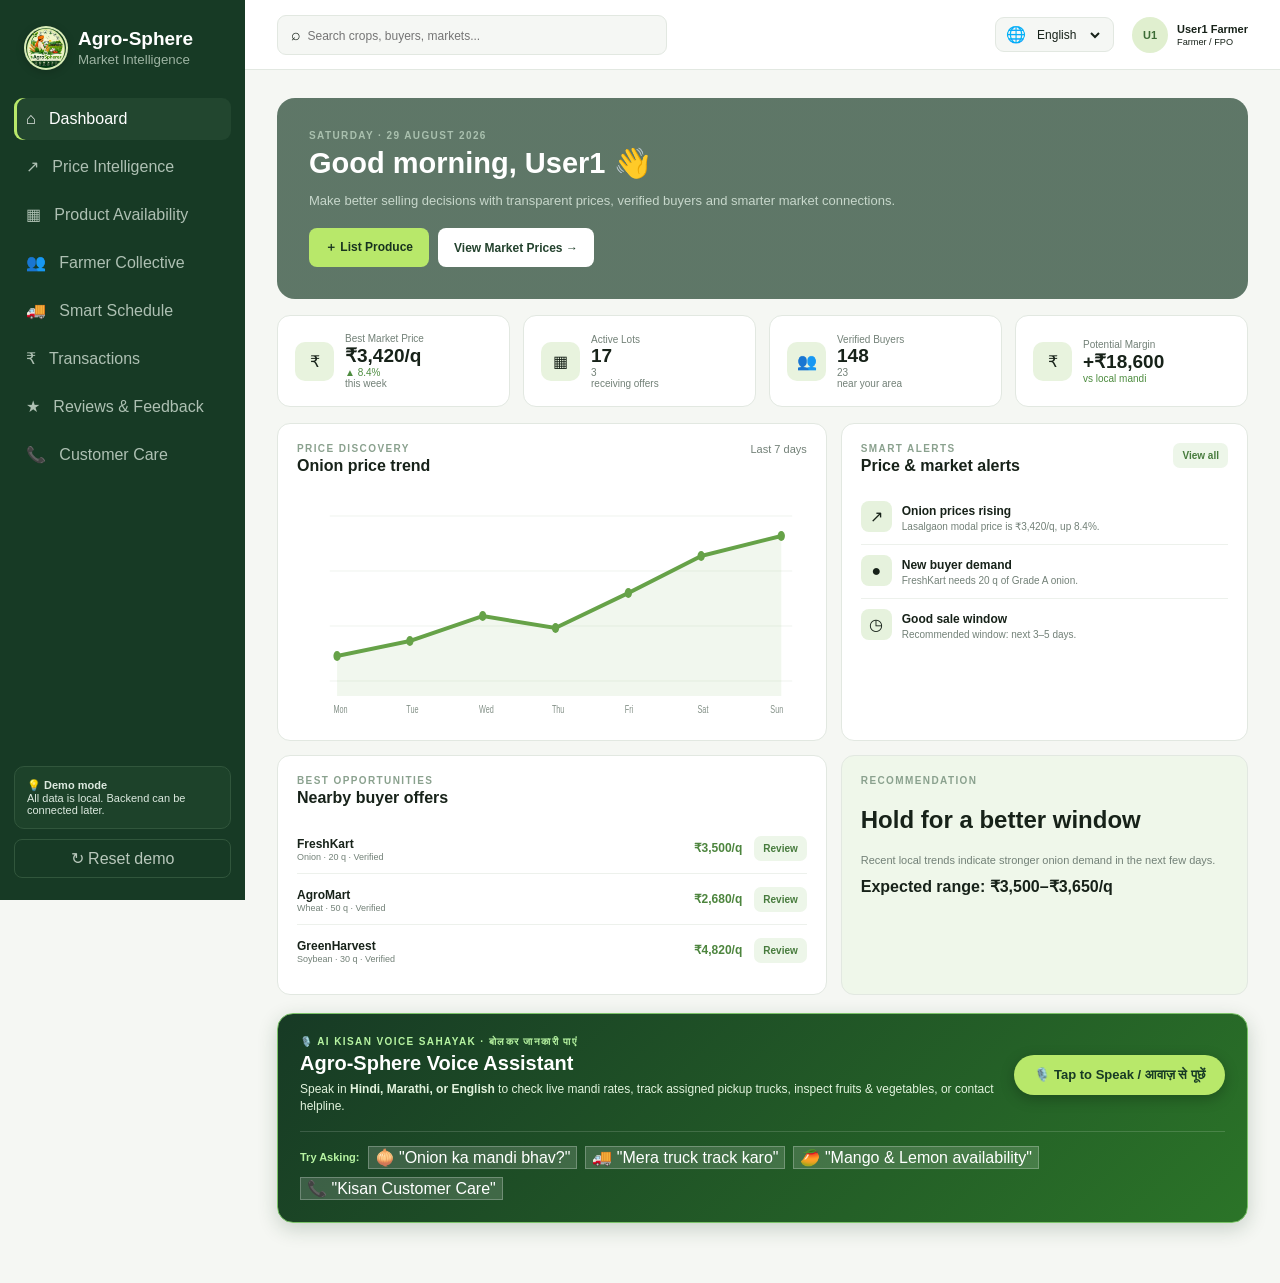
==== commit ca174fe8: "Fix schedule initialization and add dedicated AI Voice Assistant card at bottom of dashboard" ====
--- a/Agro_sphere.html
+++ b/Agro_sphere.html
@@ -449,7 +449,6 @@
 
                         </div>
 
-
                         <div class="card recommend">
 
                             <div class="eyebrow" data-i18n="recommendation">
@@ -469,6 +468,50 @@
                                 Expected range: ₹3,500–₹3,650/q
                             </strong>
 
+                        </div>
+
+                    </div>
+
+                    <!-- DASHBOARD BOTTOM: VOICE ASSISTANT FEATURE -->
+                    <div class="card dashboard-voice-card" style="margin-top: 18px; background: linear-gradient(135deg, #173a25 0%, #2b7428 100%); color: #ffffff; border: 1px solid #7bc369; border-radius: 16px; padding: 22px; box-shadow: 0 6px 20px rgba(23, 58, 37, 0.2);">
+
+                        <div style="display: flex; justify-content: space-between; align-items: center; flex-wrap: wrap; gap: 14px;">
+
+                            <div style="flex: 1; min-width: 260px;">
+                                <div class="eyebrow" style="color: #b7f4a2; font-weight: bold;">
+                                    🎙️ AI KISAN VOICE SAHAYAK · बोलकर जानकारी पाएं
+                                </div>
+                                <h2 style="color: #ffffff; margin: 4px 0 6px; font-size: 20px;">
+                                    Agro-Sphere Voice Assistant
+                                </h2>
+                                <p style="color: #e2f3dd; margin: 0; font-size: 12px; line-height: 1.4;">
+                                    Speak in <b>Hindi, Marathi, or English</b> to check live mandi rates, track assigned pickup trucks, inspect fruits & vegetables, or contact helpline.
+                                </p>
+                            </div>
+
+                            <div style="display: flex; gap: 10px; align-items: center; flex-wrap: wrap;">
+                                <button class="btn" style="background: var(--lime); color: #173a25; font-weight: 800; font-size: 13px; padding: 12px 20px; border-radius: 30px; box-shadow: 0 4px 14px rgba(0,0,0,0.25); border: 0; cursor: pointer;" data-modal="voiceAssistantModal" onclick="startVoiceListening()">
+                                    🎙️ <span>Tap to Speak / आवाज़ से पूछें</span>
+                                </button>
+                            </div>
+
+                        </div>
+
+                        <!-- Voice Suggestion Chips directly on Dashboard -->
+                        <div style="margin-top: 16px; padding-top: 14px; border-top: 1px solid rgba(255,255,255,0.15); display: flex; align-items: center; gap: 8px; flex-wrap: wrap;">
+                            <span style="font-size: 11px; color: #b7f4a2; font-weight: bold;">Try Asking:</span>
+                            <button class="voice-chip" style="background: rgba(255,255,255,0.15); color: #ffffff; border: 1px solid rgba(255,255,255,0.25);" onclick="openVoiceModalWithQuery('Onion ka mandi bhav kya hai?')">
+                                🧅 "Onion ka mandi bhav?"
+                            </button>
+                            <button class="voice-chip" style="background: rgba(255,255,255,0.15); color: #ffffff; border: 1px solid rgba(255,255,255,0.25);" onclick="openVoiceModalWithQuery('Mera truck kahan hai? Track vehicle')">
+                                🚚 "Mera truck track karo"
+                            </button>
+                            <button class="voice-chip" style="background: rgba(255,255,255,0.15); color: #ffffff; border: 1px solid rgba(255,255,255,0.25);" onclick="openVoiceModalWithQuery('Show Mango and Lemon availability')">
+                                🥭 "Mango & Lemon availability"
+                            </button>
+                            <button class="voice-chip" style="background: rgba(255,255,255,0.15); color: #ffffff; border: 1px solid rgba(255,255,255,0.25);" onclick="openVoiceModalWithQuery('Toll free kisan helpline se baat karni hai')">
+                                📞 "Kisan Customer Care"
+                            </button>
                         </div>
 
                     </div>
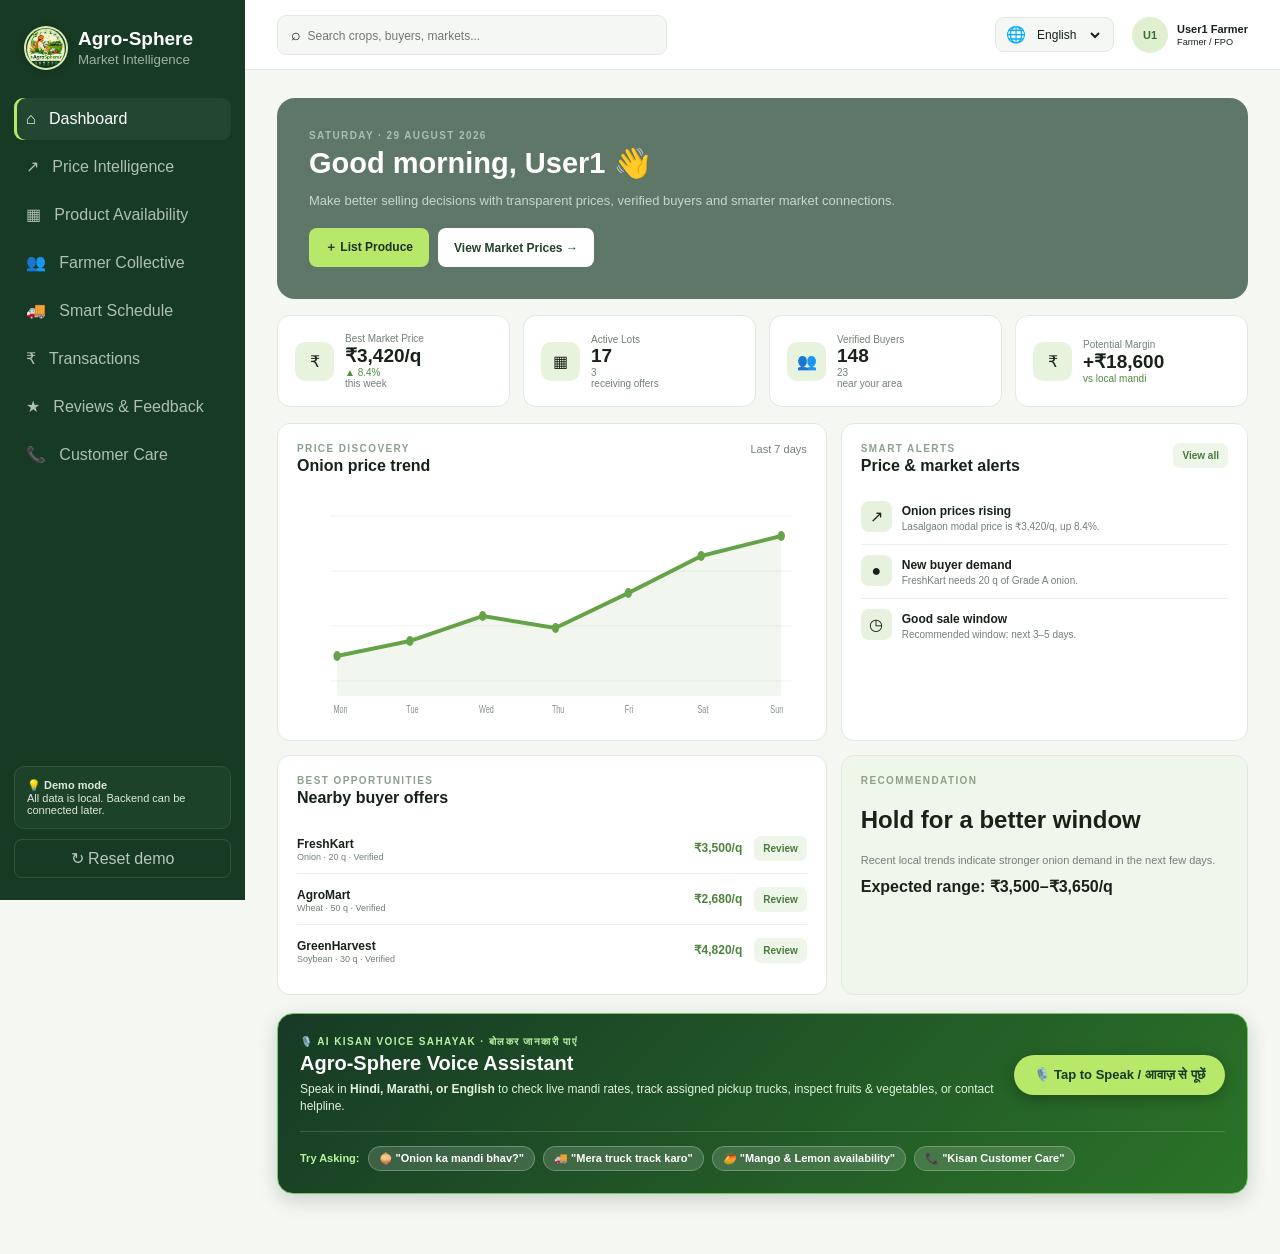
==== commit 80a496ff: "Fix CSS brace nesting for floating voice button, enhance calendar selected day visibility, and verif" ====
--- a/Agro_sphere.html
+++ b/Agro_sphere.html
@@ -6,7 +6,7 @@
     <meta name="viewport" content="width=device-width, initial-scale=1.0">
     <title>Agro-Sphere — Farmer Market Intelligence</title>
     <link rel="icon" type="image/png" href="assets/logo.png">
-    <link rel="stylesheet" href="style.css?v=3.0.0">
+    <link rel="stylesheet" href="style.css?v=5.0.0">
 </head>
 
 <body>
@@ -1799,7 +1799,7 @@
 
     </div>
 
-    <script src="script.js?v=3.0.0"></script>
+    <script src="script.js?v=5.0.0"></script>
 
 </body>
 
--- a/style.css
+++ b/style.css
@@ -3,6 +3,8 @@
 :root {
     --green: #173a25;
     --green2: #2f713c;
+    --primary: #2b7428;
+    --primary-dark: #173a25;
     --lime: #b8e86a;
     --bg: #f5f7f3;
     --card: #fff;
@@ -1355,11 +1357,11 @@
 }
 
 .cal-day.selected {
-    background: var(--primary) !important;
+    background: #173a25 !important;
     color: #ffffff !important;
-    border-color: var(--primary) !important;
-    font-weight: bold;
-    box-shadow: 0 3px 8px rgba(33, 73, 29, 0.25);
+    border-color: #173a25 !important;
+    font-weight: 800;
+    box-shadow: 0 4px 10px rgba(23, 58, 37, 0.35);
 }
 
 .cal-day.has-event::after {
@@ -1582,6 +1584,11 @@
         grid-template-columns: repeat(2, 1fr);
     }
 
+    .summary {
+        grid-template-columns: repeat(2, 1fr);
+    }
+}
+
 /* =========================================================
    CUSTOMER CARE & KISAN SAHAYATA KENDRA
    ========================================================= */
@@ -1797,16 +1804,30 @@
 
 .lang-pills {
     display: flex;
+    gap: 6px;
+    flex-wrap: wrap;
+}
+
+.lang-pill {
+    background: #edf5eb;
+    border: 1px solid #d3e6cf;
+    padding: 3px 8px;
+    border-radius: 12px;
+    font-size: 10px;
+    font-weight: 600;
+    color: #2b5731;
+}
+
 /* =========================================================
    VOICE ASSISTANT (KISAN VOICE SAHAYAK)
    ========================================================= */
 
 .floating-voice-btn {
-    position: fixed;
-    bottom: 28px;
-    right: 28px;
-    z-index: 990;
-    display: flex;
+    position: fixed !important;
+    bottom: 28px !important;
+    right: 28px !important;
+    z-index: 99999 !important;
+    display: flex !important;
     align-items: center;
     gap: 10px;
     background: linear-gradient(135deg, #2b7428 0%, #173a25 100%);
@@ -1817,14 +1838,14 @@
     font-size: 14px;
     font-weight: bold;
     cursor: pointer;
-    box-shadow: 0 8px 25px rgba(23, 58, 37, 0.35);
+    box-shadow: 0 8px 25px rgba(23, 58, 37, 0.45);
     transition: all 0.25s cubic-bezier(0.175, 0.885, 0.32, 1.275);
     animation: voicePulseRing 2.5s infinite;
 }
 
 .floating-voice-btn:hover {
     transform: translateY(-4px) scale(1.04);
-    box-shadow: 0 12px 30px rgba(23, 58, 37, 0.45);
+    box-shadow: 0 12px 30px rgba(23, 58, 37, 0.55);
     background: linear-gradient(135deg, #32872f 0%, #1c452d 100%);
 }
 
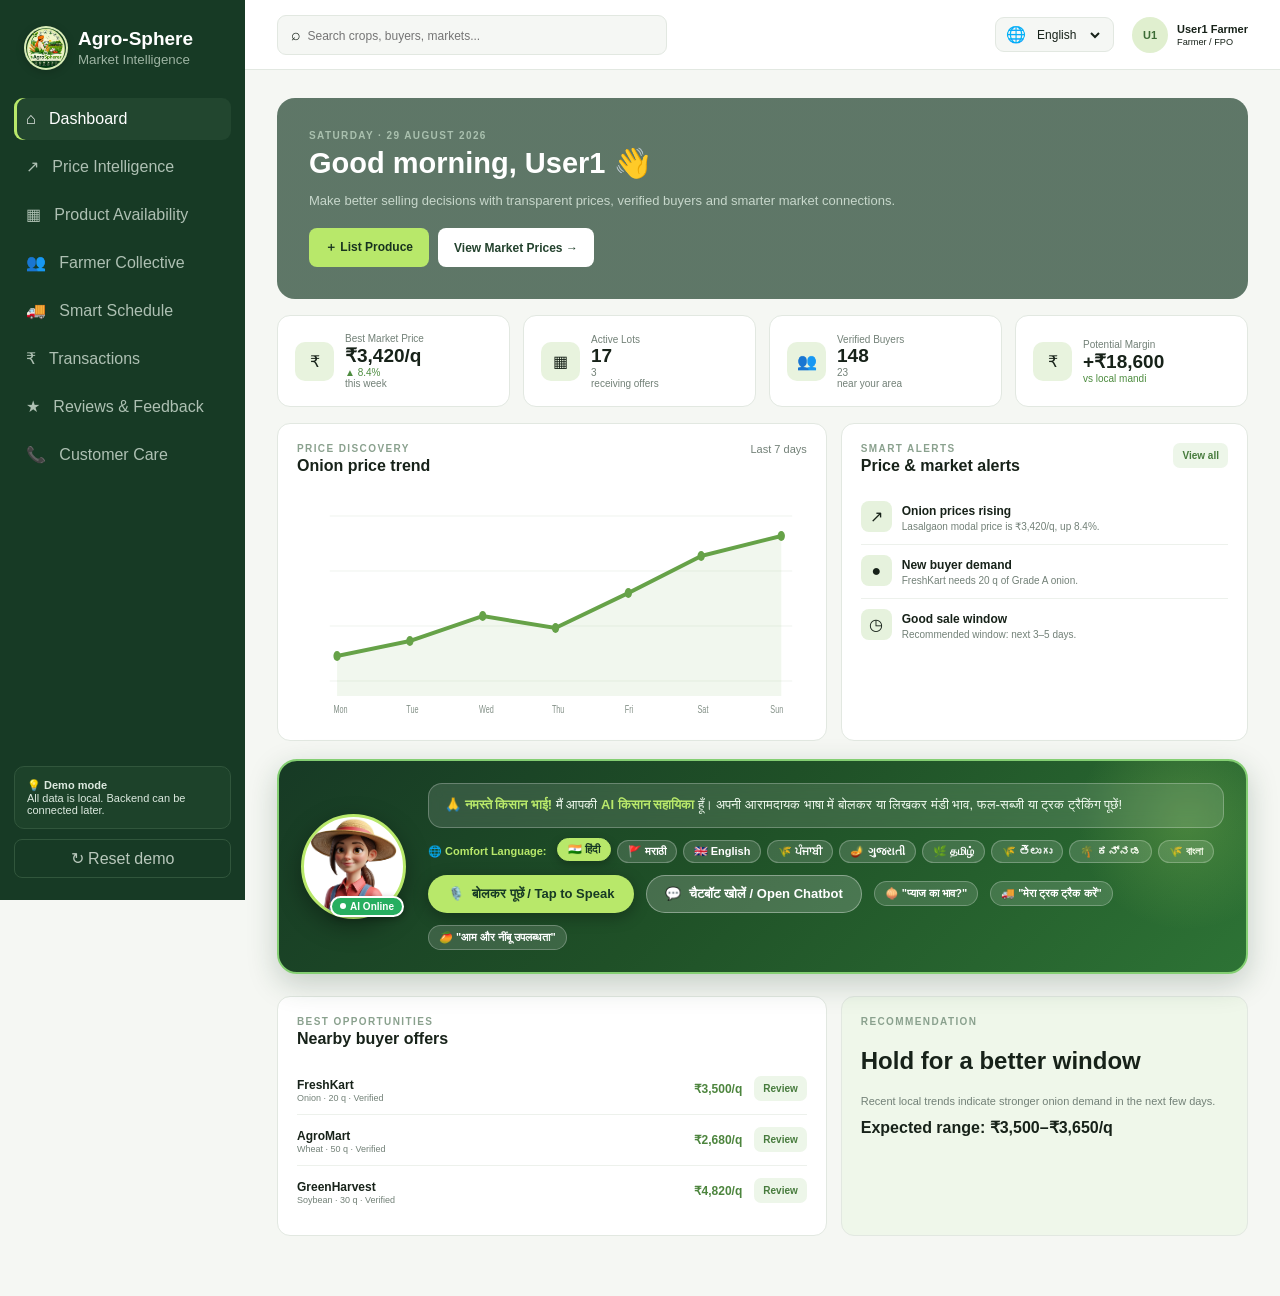
==== commit 8302a9ea: "Add 3D AI Farmer Voice & Chatbot Assistant below Smart Alerts with 9 Regional Comfort Languages" ====
--- a/Agro_sphere.html
+++ b/Agro_sphere.html
@@ -6,7 +6,7 @@
     <meta name="viewport" content="width=device-width, initial-scale=1.0">
     <title>Agro-Sphere — Farmer Market Intelligence</title>
     <link rel="icon" type="image/png" href="assets/logo.png">
-    <link rel="stylesheet" href="style.css?v=5.0.0">
+    <link rel="stylesheet" href="style.css?v=6.0.0">
 </head>
 
 <body>
@@ -379,7 +379,72 @@
                     </div>
 
 
-                    <!-- OFFERS -->
+                    <!-- ================= AI KISAN VOICE & CHAT ASSISTANT (RIGHT BELOW SMART ALERTS) ================= -->
+                    <div class="card ai-kisan-assistant-card" id="aiKisanDashboardCard">
+
+                        <div class="ai-kisan-card-layout">
+
+                            <!-- Left: 3D AI Farmer Avatar with Click Action & Status -->
+                            <div class="ai-kisan-avatar-wrap" onclick="openVoiceModalWithQuery('Namaste! Help me with mandi rates and tracking.')" title="Click to chat with Kisan AI Sahayika">
+                                <img src="assets/ai_farmer_assistant.png" alt="AI Farmer Voice Assistant" class="ai-kisan-avatar-img">
+                                <div class="ai-kisan-online-badge">
+                                    <span style="width:6px; height:6px; background:#fff; border-radius:50%; display:inline-block;"></span>
+                                    <span>AI Online</span>
+                                </div>
+                            </div>
+
+                            <!-- Right: Greeting Speech Bubble, Comfort Languages & Actions -->
+                            <div class="ai-kisan-content-main">
+
+                                <div class="ai-kisan-bubble">
+                                    <span id="aiKisanGreetingText">
+                                        🙏 <b>नमस्ते किसान भाई!</b> मैं आपकी <b>AI किसान सहायिका</b> हूँ। अपनी आरामदायक भाषा में बोलकर या लिखकर मंडी भाव, फल-सब्जी या ट्रक ट्रैकिंग पूछें!
+                                    </span>
+                                </div>
+
+                                <!-- Comfort Language Selector (Language Barrier Solution) -->
+                                <div class="comfort-lang-bar">
+                                    <span class="comfort-lang-label">🌐 Comfort Language:</span>
+                                    <button type="button" class="comfort-lang-btn active" data-lang="hi" onclick="setComfortLanguage('hi')">🇮🇳 हिंदी</button>
+                                    <button type="button" class="comfort-lang-btn" data-lang="mr" onclick="setComfortLanguage('mr')">🚩 मराठी</button>
+                                    <button type="button" class="comfort-lang-btn" data-lang="en" onclick="setComfortLanguage('en')">🇬🇧 English</button>
+                                    <button type="button" class="comfort-lang-btn" data-lang="pa" onclick="setComfortLanguage('pa')">🌾 ਪੰਜਾਬੀ</button>
+                                    <button type="button" class="comfort-lang-btn" data-lang="gu" onclick="setComfortLanguage('gu')">🪔 ગુજરાતી</button>
+                                    <button type="button" class="comfort-lang-btn" data-lang="ta" onclick="setComfortLanguage('ta')">🌿 தமிழ்</button>
+                                    <button type="button" class="comfort-lang-btn" data-lang="te" onclick="setComfortLanguage('te')">🌾 తెలుగు</button>
+                                    <button type="button" class="comfort-lang-btn" data-lang="kn" onclick="setComfortLanguage('kn')">🌴 ಕನ್ನಡ</button>
+                                    <button type="button" class="comfort-lang-btn" data-lang="bn" onclick="setComfortLanguage('bn')">🌾 বাংলা</button>
+                                </div>
+
+                                <!-- Action Buttons & Prompt Chips -->
+                                <div class="ai-kisan-actions-row">
+                                    <button type="button" class="ai-kisan-mic-btn" data-modal="voiceAssistantModal" onclick="startVoiceListening()">
+                                        🎙️ <span id="micBtnText">बोलकर पूछें / Tap to Speak</span>
+                                    </button>
+                                    <button type="button" class="ai-kisan-chat-btn" data-modal="voiceAssistantModal" onclick="openChatbotModal()">
+                                        💬 <span id="chatBtnText">चैटबॉट खोलें / Open Chatbot</span>
+                                    </button>
+
+                                    <!-- Quick Voice Prompt Chips -->
+                                    <button type="button" class="voice-chip" style="background: rgba(255,255,255,0.14); color: #fff; border: 1px solid rgba(255,255,255,0.25);" onclick="openVoiceModalWithQuery('Onion ka mandi bhav kya hai?')">
+                                        🧅 "प्याज का भाव?"
+                                    </button>
+                                    <button type="button" class="voice-chip" style="background: rgba(255,255,255,0.14); color: #fff; border: 1px solid rgba(255,255,255,0.25);" onclick="openVoiceModalWithQuery('Mera truck kahan hai? Track vehicle')">
+                                        🚚 "मेरा ट्रक ट्रैक करें"
+                                    </button>
+                                    <button type="button" class="voice-chip" style="background: rgba(255,255,255,0.14); color: #fff; border: 1px solid rgba(255,255,255,0.25);" onclick="openVoiceModalWithQuery('Show Mango and Lemon availability')">
+                                        🥭 "आम और नींबू उपलब्धता"
+                                    </button>
+                                </div>
+
+                            </div>
+
+                        </div>
+
+                    </div>
+
+
+                    <!-- OFFERS & RECOMMENDATIONS -->
 
                     <div class="grid">
 
@@ -468,50 +533,6 @@
                                 Expected range: ₹3,500–₹3,650/q
                             </strong>
 
-                        </div>
-
-                    </div>
-
-                    <!-- DASHBOARD BOTTOM: VOICE ASSISTANT FEATURE -->
-                    <div class="card dashboard-voice-card" style="margin-top: 18px; background: linear-gradient(135deg, #173a25 0%, #2b7428 100%); color: #ffffff; border: 1px solid #7bc369; border-radius: 16px; padding: 22px; box-shadow: 0 6px 20px rgba(23, 58, 37, 0.2);">
-
-                        <div style="display: flex; justify-content: space-between; align-items: center; flex-wrap: wrap; gap: 14px;">
-
-                            <div style="flex: 1; min-width: 260px;">
-                                <div class="eyebrow" style="color: #b7f4a2; font-weight: bold;">
-                                    🎙️ AI KISAN VOICE SAHAYAK · बोलकर जानकारी पाएं
-                                </div>
-                                <h2 style="color: #ffffff; margin: 4px 0 6px; font-size: 20px;">
-                                    Agro-Sphere Voice Assistant
-                                </h2>
-                                <p style="color: #e2f3dd; margin: 0; font-size: 12px; line-height: 1.4;">
-                                    Speak in <b>Hindi, Marathi, or English</b> to check live mandi rates, track assigned pickup trucks, inspect fruits & vegetables, or contact helpline.
-                                </p>
-                            </div>
-
-                            <div style="display: flex; gap: 10px; align-items: center; flex-wrap: wrap;">
-                                <button class="btn" style="background: var(--lime); color: #173a25; font-weight: 800; font-size: 13px; padding: 12px 20px; border-radius: 30px; box-shadow: 0 4px 14px rgba(0,0,0,0.25); border: 0; cursor: pointer;" data-modal="voiceAssistantModal" onclick="startVoiceListening()">
-                                    🎙️ <span>Tap to Speak / आवाज़ से पूछें</span>
-                                </button>
-                            </div>
-
-                        </div>
-
-                        <!-- Voice Suggestion Chips directly on Dashboard -->
-                        <div style="margin-top: 16px; padding-top: 14px; border-top: 1px solid rgba(255,255,255,0.15); display: flex; align-items: center; gap: 8px; flex-wrap: wrap;">
-                            <span style="font-size: 11px; color: #b7f4a2; font-weight: bold;">Try Asking:</span>
-                            <button class="voice-chip" style="background: rgba(255,255,255,0.15); color: #ffffff; border: 1px solid rgba(255,255,255,0.25);" onclick="openVoiceModalWithQuery('Onion ka mandi bhav kya hai?')">
-                                🧅 "Onion ka mandi bhav?"
-                            </button>
-                            <button class="voice-chip" style="background: rgba(255,255,255,0.15); color: #ffffff; border: 1px solid rgba(255,255,255,0.25);" onclick="openVoiceModalWithQuery('Mera truck kahan hai? Track vehicle')">
-                                🚚 "Mera truck track karo"
-                            </button>
-                            <button class="voice-chip" style="background: rgba(255,255,255,0.15); color: #ffffff; border: 1px solid rgba(255,255,255,0.25);" onclick="openVoiceModalWithQuery('Show Mango and Lemon availability')">
-                                🥭 "Mango & Lemon availability"
-                            </button>
-                            <button class="voice-chip" style="background: rgba(255,255,255,0.15); color: #ffffff; border: 1px solid rgba(255,255,255,0.25);" onclick="openVoiceModalWithQuery('Toll free kisan helpline se baat karni hai')">
-                                📞 "Kisan Customer Care"
-                            </button>
                         </div>
 
                     </div>
@@ -1708,9 +1729,10 @@
     </div>
 
     <!-- ================= FLOATING VOICE ASSISTANT BUTTON ================= -->
-    <button class="floating-voice-btn" id="voiceAssistantBtn" title="Agro-Sphere Kisan Voice Assistant" data-modal="voiceAssistantModal">
+    <button class="floating-voice-btn" id="voiceAssistantBtn" title="Agro-Sphere AI Kisan Sahayika" data-modal="voiceAssistantModal" onclick="startVoiceListening()">
+        <img src="assets/ai_farmer_assistant.png" alt="AI Farmer" style="width: 28px; height: 28px; border-radius: 50%; object-fit: cover; border: 1.5px solid #b8e86a; background: #fff;">
         <div class="mic-icon-circle">🎙️</div>
-        <span>Voice Sahayak</span>
+        <span>Kisan Voice AI</span>
     </button>
 
     <!-- ================= VOICE ASSISTANT MODAL ================= -->
@@ -1721,16 +1743,35 @@
             <button class="close" data-close>×</button>
 
             <div class="voice-header">
-                <div>
-                    <div class="eyebrow" style="color:#2d6930; font-weight: bold;">
-                        🌾 AI KISAN SAHAYAK · किसान आवाज़ सहायक
-                    </div>
-                    <h3>🎙️ Agro-Sphere Voice AI</h3>
+                <div style="display:flex; align-items:center; gap:12px;">
+                    <img src="assets/ai_farmer_assistant.png" alt="AI Kisan Sahayika" style="width:48px; height:48px; border-radius:50%; border:2px solid #b8e86a; background:#fff;">
+                    <div>
+                        <div class="eyebrow" style="color:#2d6930; font-weight: bold;">
+                            🌾 AI KISAN SAHAYIKA · किसान आवाज़ व चैट सहायक
+                        </div>
+                        <h3 style="margin:2px 0 0; font-size:16px; color:var(--green);">
+                            Agro-Sphere Voice & Chat AI
+                        </h3>
+                    </div>
                 </div>
 
                 <div class="voice-status-pill" id="voiceStatusPill">
                     <span class="status-dot">🟢</span> <span id="voiceStatusText">Ready to Listen</span>
                 </div>
+            </div>
+
+            <!-- Modal Comfort Language Switcher -->
+            <div style="display:flex; align-items:center; gap:5px; margin-bottom:12px; flex-wrap:wrap; padding:6px 10px; background:#edf6ea; border-radius:10px;">
+                <span style="font-size:11px; font-weight:bold; color:#173a25;">🌐 Language:</span>
+                <button type="button" class="comfort-lang-btn active" data-modal-lang="hi" onclick="setComfortLanguage('hi')" style="font-size:10px; padding:2px 8px;">🇮🇳 हिंदी</button>
+                <button type="button" class="comfort-lang-btn" data-modal-lang="mr" onclick="setComfortLanguage('mr')" style="font-size:10px; padding:2px 8px;">🚩 मराठी</button>
+                <button type="button" class="comfort-lang-btn" data-modal-lang="en" onclick="setComfortLanguage('en')" style="font-size:10px; padding:2px 8px;">🇬🇧 English</button>
+                <button type="button" class="comfort-lang-btn" data-modal-lang="pa" onclick="setComfortLanguage('pa')" style="font-size:10px; padding:2px 8px;">🌾 ਪੰਜਾਬੀ</button>
+                <button type="button" class="comfort-lang-btn" data-modal-lang="gu" onclick="setComfortLanguage('gu')" style="font-size:10px; padding:2px 8px;">🪔 ગુજરાતી</button>
+                <button type="button" class="comfort-lang-btn" data-modal-lang="ta" onclick="setComfortLanguage('ta')" style="font-size:10px; padding:2px 8px;">🌿 தமிழ்</button>
+                <button type="button" class="comfort-lang-btn" data-modal-lang="te" onclick="setComfortLanguage('te')" style="font-size:10px; padding:2px 8px;">🌾 తెలుగు</button>
+                <button type="button" class="comfort-lang-btn" data-modal-lang="kn" onclick="setComfortLanguage('kn')" style="font-size:10px; padding:2px 8px;">🌴 ಕನ್ನಡ</button>
+                <button type="button" class="comfort-lang-btn" data-modal-lang="bn" onclick="setComfortLanguage('bn')" style="font-size:10px; padding:2px 8px;">🌾 বাংলা</button>
             </div>
 
             <!-- Animated Sound Wave -->
@@ -1747,7 +1788,7 @@
             <!-- Dialogue History / Transcript -->
             <div class="voice-dialog-box" id="voiceDialogBox">
                 <div class="voice-msg assistant">
-                    <b>Agro-Sphere Sahayak:</b> Namaste Kisan Bhai! 🙏 Main aapka Voice Assistant hoon. Aap mujhse mandi ke bhav, fasal ki availability, truck tracking ya helpline ke bare mein bol kar pooch sakte hain!
+                    <b>Agro-Sphere Sahayika:</b> Namaste Kisan Bhai! 🙏 Main aapka Voice & Chatbot Assistant hoon. Aap bol kar ya type karke Mandi Bhav, Truck Tracking ya Helpline ke bare mein pooch sakte hain!
                 </div>
             </div>
 
@@ -1757,12 +1798,20 @@
                     🎙️
                 </button>
                 <small id="voiceInstructionText" style="color:var(--muted); font-size:11px; font-weight:600;">
-                    Tap microphone and speak in Hindi, Marathi, or English
+                    Tap microphone to speak OR type below in your comfort language
                 </small>
             </div>
 
+            <!-- Text Chatbot Input Row (Type Query Option) -->
+            <div class="chatbot-input-row">
+                <input type="text" id="chatbotTextInput" placeholder="Type query in Hindi, Marathi, English... (e.g. Onion bhav, Track truck)" onkeydown="if(event.key==='Enter') sendChatbotMessage();">
+                <button type="button" class="chatbot-send-btn" id="chatbotSendBtn" onclick="sendChatbotMessage()">
+                    💬 Send / भेजें
+                </button>
+            </div>
+
             <!-- Quick Voice Prompt Chips -->
-            <div class="voice-suggestions-label">💡 Try Saying (बोलकर देखें):</div>
+            <div class="voice-suggestions-label">💡 Try Asking (पूछ कर देखें):</div>
             <div class="voice-chips-row">
                 <button class="voice-chip" onclick="simulateVoiceQuery('Onion ka mandi bhav kya hai?')">
                     🧅 "Onion ka mandi bhav?"
@@ -1799,7 +1848,7 @@
 
     </div>
 
-    <script src="script.js?v=5.0.0"></script>
+    <script src="script.js?v=6.0.0"></script>
 
 </body>
 
--- a/style.css
+++ b/style.css
@@ -1872,6 +1872,227 @@
     }
 }
 
+/* =========================================================
+   AI KISAN ASSISTANT CARD (BELOW SMART ALERTS ON DASHBOARD)
+   ========================================================= */
+
+.ai-kisan-assistant-card {
+    margin-top: 18px;
+    margin-bottom: 22px;
+    background: linear-gradient(135deg, #173a25 0%, #1f5027 45%, #2d7335 100%);
+    border: 2px solid #84cf73;
+    border-radius: 20px;
+    padding: 22px;
+    color: #ffffff;
+    box-shadow: 0 10px 30px rgba(23, 58, 37, 0.22);
+    position: relative;
+    overflow: hidden;
+}
+
+.ai-kisan-assistant-card::before {
+    content: "";
+    position: absolute;
+    top: -50px;
+    right: -50px;
+    width: 220px;
+    height: 220px;
+    background: radial-gradient(circle, rgba(184, 232, 106, 0.22) 0%, rgba(255,255,255,0) 70%);
+    border-radius: 50%;
+    pointer-events: none;
+}
+
+.ai-kisan-card-layout {
+    display: flex;
+    align-items: center;
+    gap: 22px;
+    flex-wrap: wrap;
+}
+
+.ai-kisan-avatar-wrap {
+    position: relative;
+    flex-shrink: 0;
+    cursor: pointer;
+}
+
+.ai-kisan-avatar-img {
+    width: 105px;
+    height: 105px;
+    border-radius: 50%;
+    object-fit: cover;
+    border: 3.5px solid #b8e86a;
+    background: #ffffff;
+    box-shadow: 0 8px 24px rgba(0, 0, 0, 0.35);
+    transition: transform 0.3s cubic-bezier(0.175, 0.885, 0.32, 1.275);
+    display: block;
+}
+
+.ai-kisan-avatar-wrap:hover .ai-kisan-avatar-img {
+    transform: scale(1.08) rotate(-3deg);
+}
+
+.ai-kisan-online-badge {
+    position: absolute;
+    bottom: 2px;
+    right: 2px;
+    background: #27ae60;
+    color: #ffffff;
+    font-size: 10px;
+    font-weight: 800;
+    padding: 3px 8px;
+    border-radius: 20px;
+    border: 2px solid #ffffff;
+    display: flex;
+    align-items: center;
+    gap: 4px;
+    box-shadow: 0 2px 6px rgba(0,0,0,0.3);
+}
+
+.ai-kisan-content-main {
+    flex: 1;
+    min-width: 280px;
+}
+
+.ai-kisan-bubble {
+    background: rgba(255, 255, 255, 0.12);
+    backdrop-filter: blur(8px);
+    border: 1px solid rgba(255, 255, 255, 0.25);
+    border-radius: 14px;
+    padding: 12px 16px;
+    margin-bottom: 12px;
+    font-size: 13px;
+    line-height: 1.45;
+    color: #f1fbf0;
+}
+
+.ai-kisan-bubble b {
+    color: #b8e86a;
+}
+
+.comfort-lang-bar {
+    display: flex;
+    align-items: center;
+    gap: 6px;
+    flex-wrap: wrap;
+    margin-bottom: 12px;
+}
+
+.comfort-lang-label {
+    font-size: 11px;
+    font-weight: bold;
+    color: #b8e86a;
+    margin-right: 4px;
+}
+
+.comfort-lang-btn {
+    background: rgba(255, 255, 255, 0.14);
+    color: #ffffff;
+    border: 1px solid rgba(255, 255, 255, 0.25);
+    padding: 4px 10px;
+    border-radius: 20px;
+    font-size: 11px;
+    font-weight: 600;
+    cursor: pointer;
+    transition: all 0.2s ease;
+}
+
+.comfort-lang-btn:hover,
+.comfort-lang-btn.active {
+    background: var(--lime);
+    color: #173a25;
+    border-color: var(--lime);
+    font-weight: 800;
+    transform: translateY(-2px);
+    box-shadow: 0 3px 8px rgba(0,0,0,0.25);
+}
+
+.ai-kisan-actions-row {
+    display: flex;
+    gap: 12px;
+    align-items: center;
+    flex-wrap: wrap;
+}
+
+.ai-kisan-mic-btn {
+    background: var(--lime);
+    color: #173a25;
+    font-weight: 800;
+    font-size: 13px;
+    padding: 11px 20px;
+    border-radius: 30px;
+    border: none;
+    cursor: pointer;
+    display: inline-flex;
+    align-items: center;
+    gap: 8px;
+    box-shadow: 0 4px 16px rgba(0, 0, 0, 0.3);
+    transition: all 0.2s ease;
+}
+
+.ai-kisan-mic-btn:hover {
+    transform: translateY(-3px) scale(1.03);
+    box-shadow: 0 6px 20px rgba(0, 0, 0, 0.4);
+    background: #c8f57d;
+}
+
+.ai-kisan-chat-btn {
+    background: rgba(255, 255, 255, 0.18);
+    color: #ffffff;
+    font-weight: 700;
+    font-size: 13px;
+    padding: 10px 18px;
+    border-radius: 30px;
+    border: 1px solid rgba(255, 255, 255, 0.35);
+    cursor: pointer;
+    display: inline-flex;
+    align-items: center;
+    gap: 8px;
+    transition: all 0.2s ease;
+}
+
+.ai-kisan-chat-btn:hover {
+    background: rgba(255, 255, 255, 0.3);
+    transform: translateY(-2px);
+}
+
+.chatbot-input-row {
+    display: flex;
+    gap: 8px;
+    margin-top: 14px;
+    align-items: center;
+}
+
+.chatbot-input-row input {
+    flex: 1;
+    padding: 10px 14px;
+    border: 1.5px solid #d2e4ce;
+    border-radius: 25px;
+    font-size: 13px;
+    outline: none;
+    background: #ffffff;
+    color: var(--text);
+}
+
+.chatbot-input-row input:focus {
+    border-color: #2b7428;
+    box-shadow: 0 0 0 3px rgba(43, 116, 40, 0.15);
+}
+
+.chatbot-send-btn {
+    background: #2b7428;
+    color: #ffffff;
+    border: none;
+    padding: 10px 18px;
+    border-radius: 25px;
+    font-weight: bold;
+    font-size: 13px;
+    cursor: pointer;
+    transition: background 0.2s;
+}
+
+.chatbot-send-btn:hover {
+    background: #173a25;
+}
+
 .voice-modal-content {
     max-width: 520px;
     background: linear-gradient(180deg, #ffffff 0%, #f6fbf4 100%);
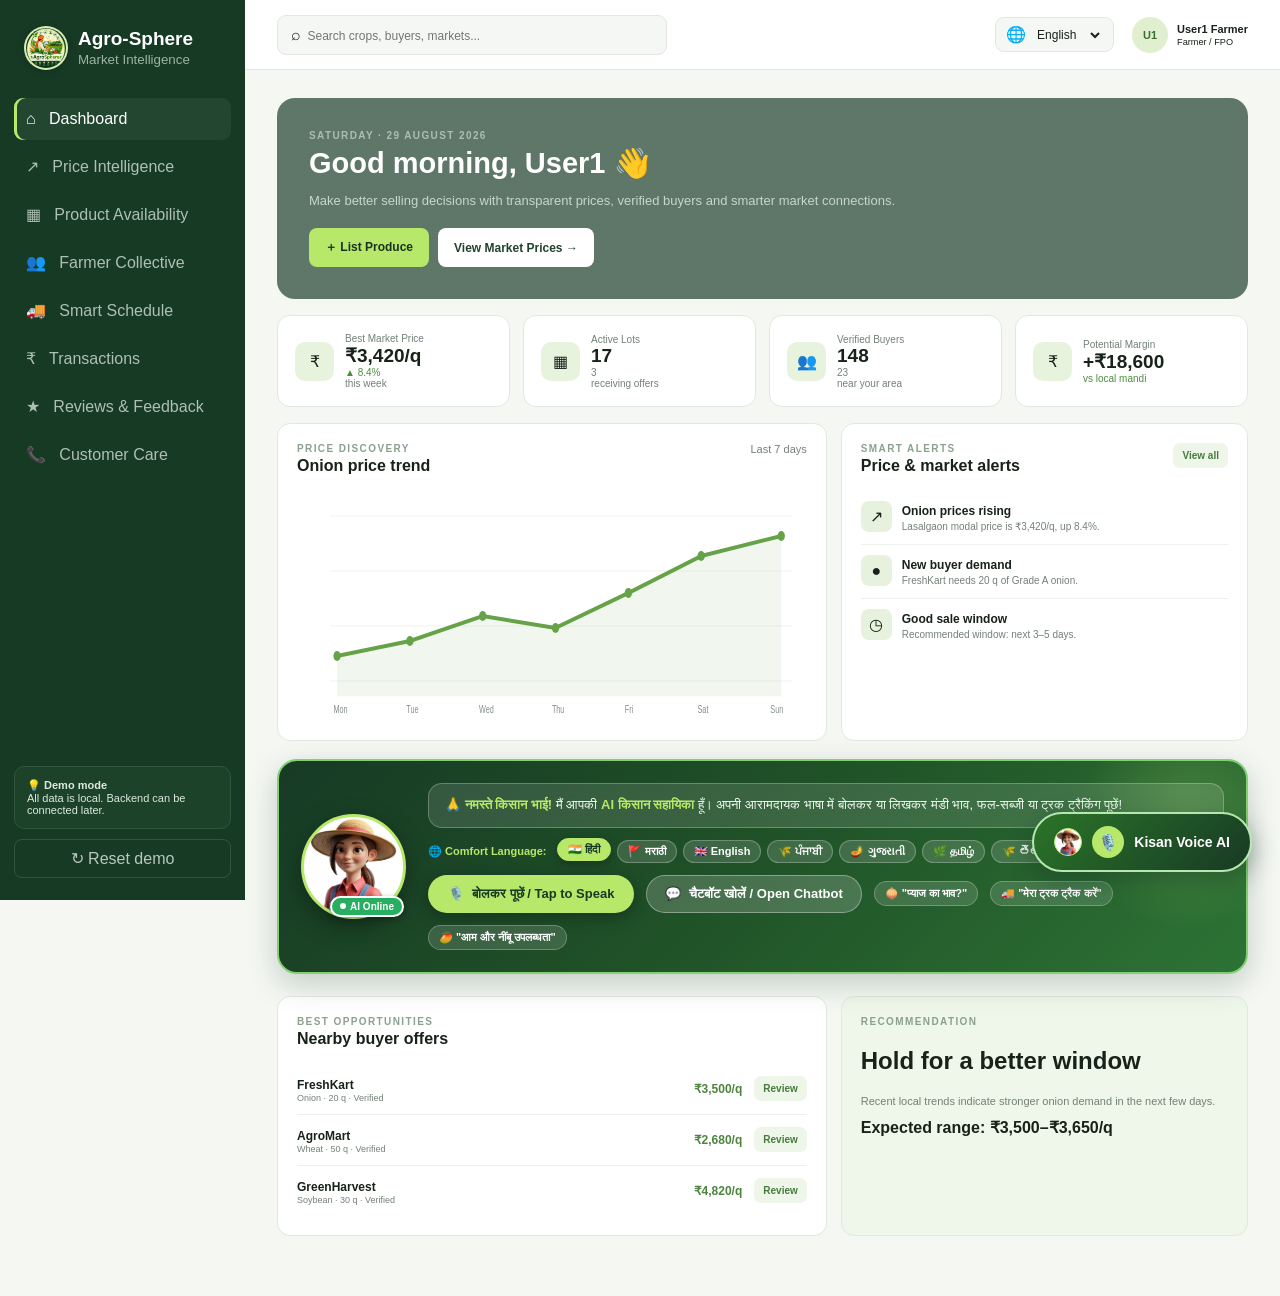
==== commit ff448739: "Add interactive WhatsApp Kisan Seva Bot with automated replies, AI photo grading, and backend sync" ====
--- a/Agro_sphere.html
+++ b/Agro_sphere.html
@@ -1241,9 +1241,9 @@
                                     Send crop photos & voice notes for instant quality grade evaluation and buyer interest in 10 minutes.
                                 </p>
                             </div>
-                            <a href="https://wa.me/919820045678?text=Hello%20AgroSphere%20Kisan%20Help%20Center" target="_blank" class="care-action-btn wa-btn" onclick="toast('💬 Opening Agro-Sphere WhatsApp Kisan Support (+91 98200 45678)...')">
-                                💬 <span data-i18n="chatOnWhatsApp">Chat on WhatsApp</span>
-                            </a>
+                            <button class="care-action-btn wa-btn" onclick="openWhatsAppBotModal()">
+                                💬 <span data-i18n="chatOnWhatsApp">Chat with WhatsApp Kisan Bot</span>
+                            </button>
                         </div>
 
                         <!-- Channel 3: Local Mandi Hub Officer -->
@@ -1270,7 +1270,7 @@
                             <p data-i18n="callbackBoxDesc">Enter your phone number below and our agricultural officer will call you back within 15 minutes.</p>
                         </div>
 
-                        <form id="callbackForm" class="callback-form-row" onsubmit="event.preventDefault(); const ph = this.elements['cbPhone'].value; toast('✅ Call back request registered for ' + ph + '! Our Kisan Advisor will call you within 15 minutes.'); this.reset();">
+                        <form id="callbackForm" class="callback-form-row" onsubmit="event.preventDefault(); const nm = this.elements['cbName'].value; const ph = this.elements['cbPhone'].value; const top = this.elements['cbTopic'].value; syncCallbackToBackend(nm, ph, top, currentLanguage); this.reset();">
                             <input type="text" name="cbName" data-placeholder="yourNamePlaceholder" placeholder="Your Name / किसान का नाम" required style="min-width: 150px;">
                             <input type="tel" name="cbPhone" data-placeholder="mobilePlaceholder" placeholder="Mobile No. (e.g. 9876543210)" required pattern="[0-9]{10}" style="min-width: 170px;">
                             <select name="cbTopic">
@@ -1543,6 +1543,12 @@
                     <span data-i18n="submitFeedback">Submit Feedback</span>
                 </button>
 
+            </form>
+
+        </div>
+
+    </div>
+
     <!-- ================= ASSIGN VEHICLE MODAL ================= -->
 
     <div class="modal-bg" id="vehicleModal">
@@ -1734,6 +1740,53 @@
         <div class="mic-icon-circle">🎙️</div>
         <span>Kisan Voice AI</span>
     </button>
+
+    <!-- ================= WHATSAPP KISAN BOT MODAL ================= -->
+    <div class="modal-bg" id="whatsappBotModal">
+        <div class="modal whatsapp-modal-content">
+            <div class="wa-header">
+                <div class="wa-profile">
+                    <img src="assets/ai_farmer_assistant.png" alt="Agro-Sphere Kisan Seva" class="wa-avatar">
+                    <div class="wa-title-area">
+                        <h4>Agro-Sphere Kisan Seva <span class="wa-verified">✔ Official Bot</span></h4>
+                        <div class="wa-status">🟢 Online · Instant Reply & Photo Grading</div>
+                    </div>
+                </div>
+                <button class="close" data-close style="color:#ffffff; font-size:24px; background:none; border:none; cursor:pointer;">×</button>
+            </div>
+
+            <div class="wa-chat-body" id="waChatBody">
+                <div class="wa-msg bot">
+                    🙏 <b>नमस्ते किसान भाई!</b><br>
+                    Welcome to <b>Agro-Sphere 24x7 WhatsApp Kisan Seva</b>.<br><br>
+                    I can instantly help you with:<br>
+                    📸 <b>Photo Grading:</b> Send your crop photo for instant AI grade test.<br>
+                    📈 <b>Mandi Rates:</b> Get real-time modal prices.<br>
+                    🚚 <b>Truck Tracking:</b> Live vehicle location & ETA.<br>
+                    👨‍🌾 <b>Field Officer:</b> Connect directly with Lasalgaon APMC officer.<br>
+                    <div class="wa-time">11:45 AM</div>
+
+                    <div class="wa-quick-options">
+                        <button class="wa-option-btn" onclick="sendWhatsAppBotOption('📸 Test Crop Photo Grading')">📸 Test Crop Photo Grading (फसल फोटो ग्रेडिंग)</button>
+                        <button class="wa-option-btn" onclick="sendWhatsAppBotOption('📈 Today\'s Onion & Tomato Mandi Rates')">📈 Today's Onion & Tomato Mandi Bhav (मंडी भाव)</button>
+                        <button class="wa-option-btn" onclick="sendWhatsAppBotOption('🚚 Track My Transport Truck (MH-15-AB-1234)')">🚚 Track My Transport Truck (ट्रक ट्रैकिंग)</button>
+                        <button class="wa-option-btn" onclick="sendWhatsAppBotOption('👨‍🌾 Connect with APMC Field Officer')">👨‍🌾 Connect with APMC Field Officer (अधिकारी से बात करें)</button>
+                    </div>
+                </div>
+            </div>
+
+            <div class="wa-footer">
+                <input type="text" id="waTextInput" class="wa-input" placeholder="Type message in Hindi, English, Marathi..." onkeypress="if(event.key==='Enter') sendWhatsAppBotUserMessage()">
+                <button class="wa-send-btn" onclick="sendWhatsAppBotUserMessage()" title="Send Message">➤</button>
+            </div>
+            
+            <div style="background:#f0f2f5; padding:8px 16px; text-align:center; font-size:11px; border-top:1px solid #e0e0e0;">
+                <a href="https://wa.me/919820045678?text=Hello%20AgroSphere%20Kisan%20Help%20Center" target="_blank" style="color:#075e54; font-weight:700; text-decoration:none;">
+                    💬 Open in Real WhatsApp App (+91 98200 45678) ↗
+                </a>
+            </div>
+        </div>
+    </div>
 
     <!-- ================= VOICE ASSISTANT MODAL ================= -->
     <div class="modal-bg" id="voiceAssistantModal">
--- a/style.css
+++ b/style.css
@@ -1479,16 +1479,21 @@
 
 .modal-bg {
     position: fixed;
-    inset: 0;
-    background: #09200e99;
+    top: 0;
+    left: 0;
+    width: 100vw;
+    height: 100vh;
+    background: rgba(9, 32, 14, 0.75);
     display: none;
-    place-items: center;
-    z-index: 100;
+    align-items: center;
+    justify-content: center;
+    z-index: 9999;
     padding: 18px;
+    box-sizing: border-box;
 }
 
 .modal-bg.show {
-    display: grid;
+    display: flex !important;
 }
 
 .modal {
@@ -2422,4 +2427,184 @@
     .actions .btn {
         width: 100%;
     }
+}
+
+/* =========================================================
+   WHATSAPP KISAN BOT STYLES
+   ========================================================= */
+
+.whatsapp-modal-content {
+    max-width: 480px;
+    width: 95%;
+    border-radius: 18px;
+    overflow: hidden;
+    padding: 0 !important;
+    background: #efeae2 !important;
+    box-shadow: 0 20px 60px rgba(0, 0, 0, 0.4);
+    display: flex;
+    flex-direction: column;
+    max-height: 85vh;
+}
+
+.wa-header {
+    background: #075e54;
+    color: #ffffff;
+    padding: 14px 18px;
+    display: flex;
+    align-items: center;
+    justify-content: space-between;
+    box-shadow: 0 2px 5px rgba(0,0,0,0.15);
+}
+
+.wa-profile {
+    display: flex;
+    align-items: center;
+    gap: 12px;
+}
+
+.wa-avatar {
+    width: 44px;
+    height: 44px;
+    border-radius: 50%;
+    object-fit: cover;
+    background: #ffffff;
+    border: 2px solid #25d366;
+}
+
+.wa-title-area h4 {
+    margin: 0;
+    font-size: 15px;
+    font-weight: 700;
+    color: #ffffff;
+    display: flex;
+    align-items: center;
+    gap: 6px;
+}
+
+.wa-verified {
+    background: #25d366;
+    color: #ffffff;
+    font-size: 10px;
+    padding: 2px 6px;
+    border-radius: 10px;
+    font-weight: 800;
+}
+
+.wa-status {
+    font-size: 11px;
+    color: #b3dfd8;
+    margin-top: 2px;
+}
+
+.wa-chat-body {
+    padding: 16px;
+    flex: 1;
+    overflow-y: auto;
+    display: flex;
+    flex-direction: column;
+    gap: 12px;
+    background-color: #efeae2;
+    background-image: radial-gradient(#d3c9b8 1px, transparent 1px);
+    background-size: 20px 20px;
+    min-height: 320px;
+    max-height: 420px;
+}
+
+.wa-msg {
+    max-width: 82%;
+    padding: 10px 14px;
+    border-radius: 10px;
+    font-size: 13px;
+    line-height: 1.45;
+    position: relative;
+    box-shadow: 0 1px 2px rgba(0,0,0,0.13);
+}
+
+.wa-msg.bot {
+    align-self: flex-start;
+    background: #ffffff;
+    color: #111b21;
+    border-top-left-radius: 2px;
+}
+
+.wa-msg.user {
+    align-self: flex-end;
+    background: #d9fdd3;
+    color: #111b21;
+    border-top-right-radius: 2px;
+}
+
+.wa-time {
+    font-size: 10px;
+    color: #667781;
+    text-align: right;
+    margin-top: 4px;
+}
+
+.wa-quick-options {
+    display: flex;
+    flex-direction: column;
+    gap: 6px;
+    margin-top: 8px;
+}
+
+.wa-option-btn {
+    background: #f0f2f5;
+    border: 1px solid #d1d7db;
+    color: #008069;
+    padding: 8px 12px;
+    border-radius: 8px;
+    font-size: 12px;
+    font-weight: 600;
+    cursor: pointer;
+    text-align: left;
+    transition: all 0.2s ease;
+}
+
+.wa-option-btn:hover {
+    background: #e9edef;
+    border-color: #008069;
+}
+
+.wa-footer {
+    background: #f0f2f5;
+    padding: 10px 14px;
+    display: flex;
+    align-items: center;
+    gap: 10px;
+    border-top: 1px solid #e9edef;
+}
+
+.wa-input {
+    flex: 1;
+    background: #ffffff;
+    border: 1px solid #d1d7db;
+    border-radius: 22px;
+    padding: 9px 16px;
+    font-size: 13px;
+    outline: none;
+}
+
+.wa-input:focus {
+    border-color: #00a884;
+}
+
+.wa-send-btn {
+    width: 38px;
+    height: 38px;
+    border-radius: 50%;
+    background: #00a884;
+    color: #ffffff;
+    border: none;
+    cursor: pointer;
+    display: flex;
+    align-items: center;
+    justify-content: center;
+    font-size: 15px;
+    transition: transform 0.2s ease;
+}
+
+.wa-send-btn:hover {
+    transform: scale(1.08);
+    background: #008069;
 }
